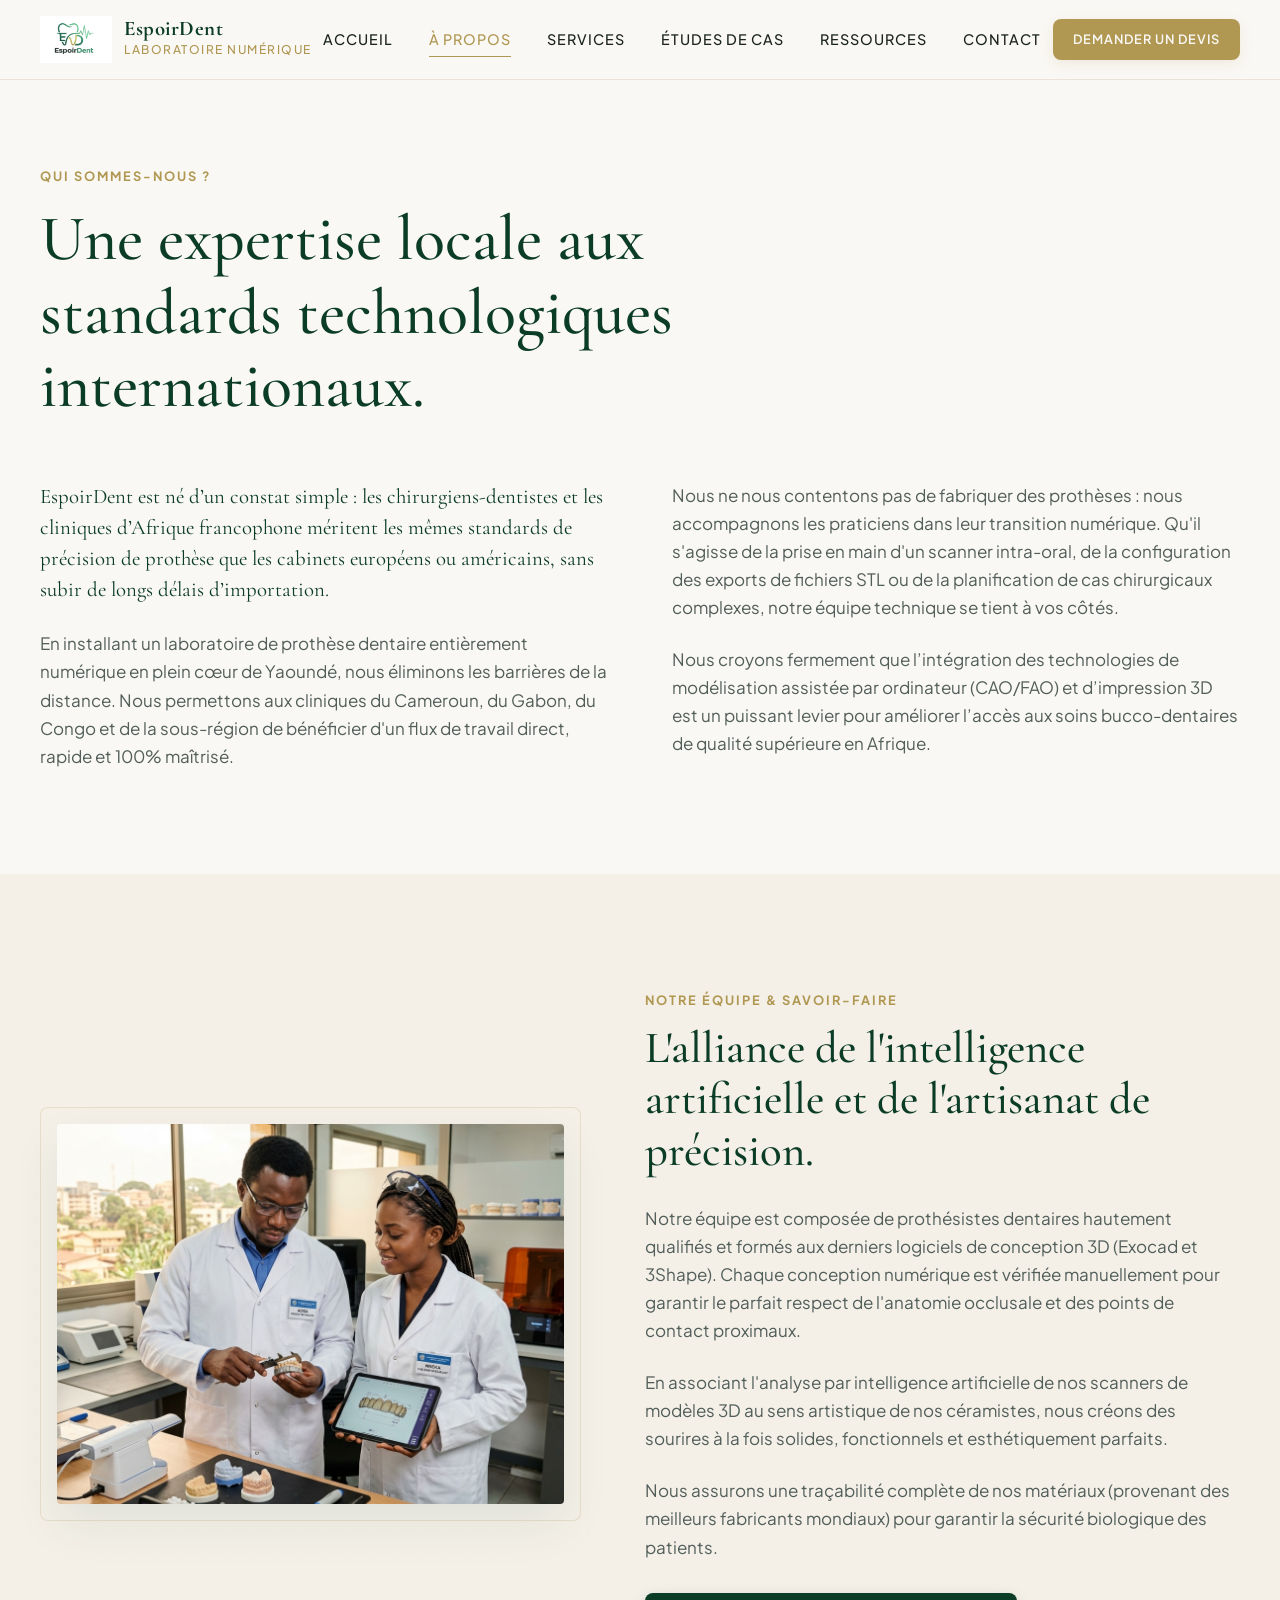
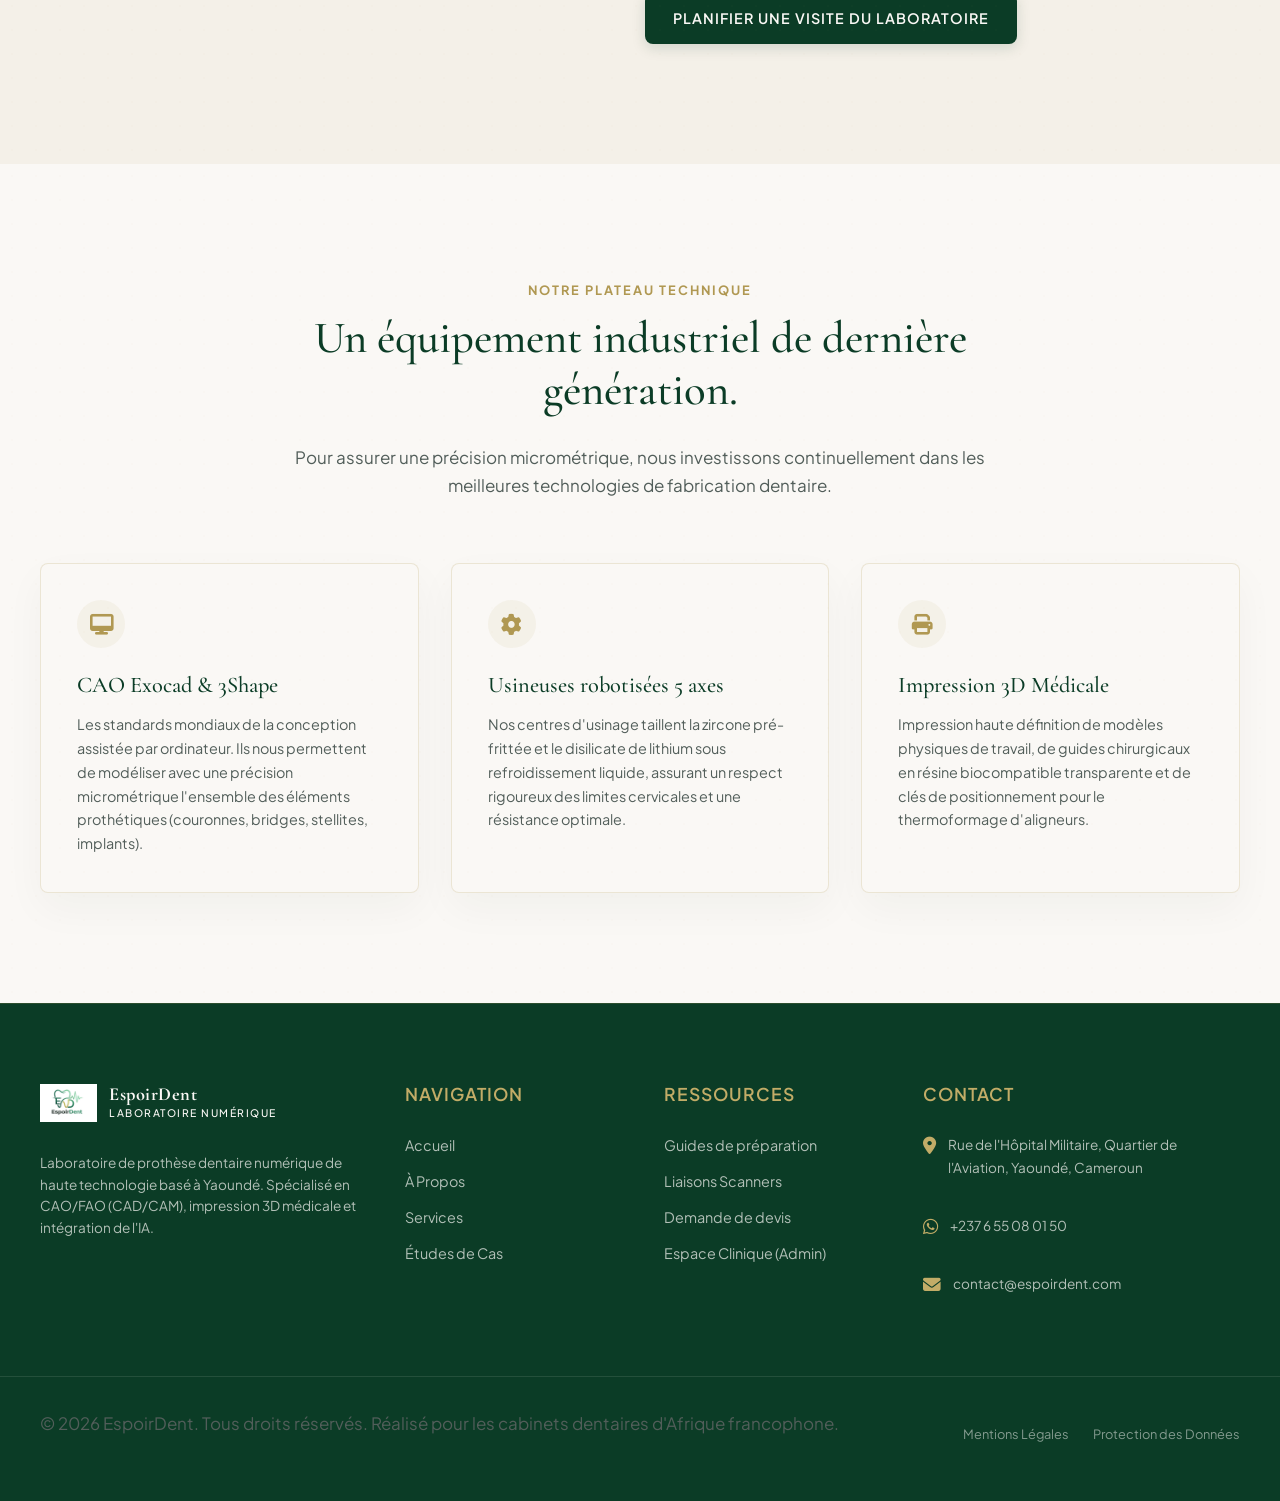
==== about.html @ c858fa8d "Rebuild EspoirDent website into a premium editorial B2B platform with 7 pages, custom assets, local " ====
<!DOCTYPE html>
<html lang="fr">
<head>
    <meta charset="UTF-8">
    <meta name="viewport" content="width=device-width, initial-scale=1.0">
    
    <!-- SEO Meta Tags -->
    <title>À Propos - EspoirDent | Pionnier de la Prothèse Dentaire Numérique au Cameroun</title>
    <meta name="description" content="Découvrez l'histoire et la mission d'EspoirDent à Yaoundé. Nous offrons des technologies CAO/FAO (CAD/CAM) haut de gamme pour les dentistes d'Afrique francophone.">
    <link rel="canonical" href="https://espoirdent.com/about.html">
    
    <!-- Stylesheets -->
    <link rel="stylesheet" href="style.css">
    
    <!-- FontAwesome for Icons -->
    <link rel="stylesheet" href="https://cdnjs.cloudflare.com/ajax/libs/font-awesome/6.4.0/css/all.min.css">
</head>
<body>

    <!-- Header / Navigation (Scroll-Aware) -->
    <header class="app-header" id="app-header">
        <div class="container header-container">
            <a href="index.html" class="brand">
                <img src="assets/espoirdent_logo.jpg" alt="Logo de EspoirDent" class="brand-logo-img">
                <div class="brand-name">
                    <h1>EspoirDent</h1>
                    <span>Laboratoire Numérique</span>
                </div>
            </a>
            
            <nav class="nav-menu" id="nav-menu">
                <a href="index.html" class="nav-link">Accueil</a>
                <a href="about.html" class="nav-link active">À Propos</a>
                <a href="services.html" class="nav-link">Services</a>
                <a href="cases.html" class="nav-link">Études de Cas</a>
                <a href="resources.html" class="nav-link">Ressources</a>
                <a href="contact.html" class="nav-link">Contact</a>
            </nav>
            
            <div class="header-actions">
                <a href="contact.html" class="btn btn-accent btn-sm" style="padding: 10px 20px; font-size: 0.8rem;">Demander un Devis</a>
                <button class="burger-menu" id="burger-menu" aria-label="Ouvrir le menu de navigation">
                    <span class="burger-bar"></span>
                    <span class="burger-bar"></span>
                    <span class="burger-bar"></span>
                </button>
            </div>
        </div>
    </header>

    <!-- Main Content -->
    <main>
        
        <!-- About Hero Section -->
        <section class="about-hero" id="about-hero">
            <div class="section-texture"></div>
            <div class="container">
                <div class="section-header" style="max-width: 800px; margin-bottom: 48px;">
                    <span class="section-tag">Qui sommes-nous ?</span>
                    <h1>Une expertise locale aux standards technologiques internationaux.</h1>
                </div>
                
                <div class="about-intro-grid reveal">
                    <div class="about-intro-text">
                        <p class="lead">EspoirDent est né d’un constat simple : les chirurgiens-dentistes et les cliniques d’Afrique francophone méritent les mêmes standards de précision de prothèse que les cabinets européens ou américains, sans subir de longs délais d’importation.</p>
                        <p>En installant un laboratoire de prothèse dentaire entièrement numérique en plein cœur de Yaoundé, nous éliminons les barrières de la distance. Nous permettons aux cliniques du Cameroun, du Gabon, du Congo et de la sous-région de bénéficier d'un flux de travail direct, rapide et 100% maîtrisé.</p>
                    </div>
                    <div class="about-intro-text">
                        <p>Nous ne nous contentons pas de fabriquer des prothèses : nous accompagnons les praticiens dans leur transition numérique. Qu'il s'agisse de la prise en main d'un scanner intra-oral, de la configuration des exports de fichiers STL ou de la planification de cas chirurgicaux complexes, notre équipe technique se tient à vos côtés.</p>
                        <p>Nous croyons fermement que l’intégration des technologies de modélisation assistée par ordinateur (CAO/FAO) et d’impression 3D est un puissant levier pour améliorer l’accès aux soins bucco-dentaires de qualité supérieure en Afrique.</p>
                    </div>
                </div>
            </div>
        </section>

        <!-- Team & Work Environment Section -->
        <section class="about-team-section section-bg-dark" id="about-team-section">
            <div class="section-texture"></div>
            <div class="container about-team-layout">
                <div class="reveal">
                    <div class="about-team-frame">
                        <img src="assets/about_dental_lab_team.png" alt="Techniciens du laboratoire EspoirDent en train de collaborer sur un modèle 3D" class="about-team-img">
                    </div>
                </div>
                
                <div class="reveal">
                    <span class="section-tag">Notre Équipe & Savoir-faire</span>
                    <h2 style="margin-bottom: 20px;">L'alliance de l'intelligence artificielle et de l'artisanat de précision.</h2>
                    <p>Notre équipe est composée de prothésistes dentaires hautement qualifiés et formés aux derniers logiciels de conception 3D (Exocad et 3Shape). Chaque conception numérique est vérifiée manuellement pour garantir le parfait respect de l'anatomie occlusale et des points de contact proximaux.</p>
                    <p>En associant l'analyse par intelligence artificielle de nos scanners de modèles 3D au sens artistique de nos céramistes, nous créons des sourires à la fois solides, fonctionnels et esthétiquement parfaits.</p>
                    <p style="margin-bottom: 32px;">Nous assurons une traçabilité complète de nos matériaux (provenant des meilleurs fabricants mondiaux) pour garantir la sécurité biologique des patients.</p>
                    <a href="contact.html" class="btn btn-primary">Planifier une visite du laboratoire</a>
                </div>
            </div>
        </section>

        <!-- Technology Stack Grid Section -->
        <section class="tech-section" id="tech-section">
            <div class="section-texture"></div>
            <div class="container">
                <div class="section-header" style="margin: 0 auto 64px auto; text-align: center; max-width: 720px;">
                    <span class="section-tag">Notre plateau technique</span>
                    <h2>Un équipement industriel de dernière génération.</h2>
                    <p>Pour assurer une précision micrométrique, nous investissons continuellement dans les meilleures technologies de fabrication dentaire.</p>
                </div>
                
                <div style="display: grid; grid-template-columns: repeat(3, 1fr); gap: 32px;" class="reveal">
                    <!-- Tech Item 1 -->
                    <div style="background-color: var(--bg-cream); border: 1px solid var(--border-gold); padding: 36px; border-radius: var(--border-radius); box-shadow: var(--shadow-soft);">
                        <div style="width: 48px; height: 48px; border-radius: 50%; background-color: rgba(176, 152, 82, 0.08); display: flex; align-items: center; justify-content: center; color: var(--accent-gold); margin-bottom: 24px; font-size: 1.3rem;">
                            <i class="fa-solid fa-desktop"></i>
                        </div>
                        <h3 style="font-size: 1.4rem; margin-bottom: 12px;">CAO Exocad & 3Shape</h3>
                        <p style="font-size: 0.9rem; margin-bottom: 0;">Les standards mondiaux de la conception assistée par ordinateur. Ils nous permettent de modéliser avec une précision micrométrique l'ensemble des éléments prothétiques (couronnes, bridges, stellites, implants).</p>
                    </div>
                    
                    <!-- Tech Item 2 -->
                    <div style="background-color: var(--bg-cream); border: 1px solid var(--border-gold); padding: 36px; border-radius: var(--border-radius); box-shadow: var(--shadow-soft);">
                        <div style="width: 48px; height: 48px; border-radius: 50%; background-color: rgba(176, 152, 82, 0.08); display: flex; align-items: center; justify-content: center; color: var(--accent-gold); margin-bottom: 24px; font-size: 1.3rem;">
                            <i class="fa-solid fa-gear"></i>
                        </div>
                        <h3 style="font-size: 1.4rem; margin-bottom: 12px;">Usineuses robotisées 5 axes</h3>
                        <p style="font-size: 0.9rem; margin-bottom: 0;">Nos centres d'usinage taillent la zircone pré-frittée et le disilicate de lithium sous refroidissement liquide, assurant un respect rigoureux des limites cervicales et une résistance optimale.</p>
                    </div>
                    
                    <!-- Tech Item 3 -->
                    <div style="background-color: var(--bg-cream); border: 1px solid var(--border-gold); padding: 36px; border-radius: var(--border-radius); box-shadow: var(--shadow-soft);">
                        <div style="width: 48px; height: 48px; border-radius: 50%; background-color: rgba(176, 152, 82, 0.08); display: flex; align-items: center; justify-content: center; color: var(--accent-gold); margin-bottom: 24px; font-size: 1.3rem;">
                            <i class="fa-solid fa-print"></i>
                        </div>
                        <h3 style="font-size: 1.4rem; margin-bottom: 12px;">Impression 3D Médicale</h3>
                        <p style="font-size: 0.9rem; margin-bottom: 0;">Impression haute définition de modèles physiques de travail, de guides chirurgicaux en résine biocompatible transparente et de clés de positionnement pour le thermoformage d'aligneurs.</p>
                    </div>
                </div>
            </div>
        </section>

    </main>

    <!-- Footer -->
    <footer class="app-footer">
        <div class="container footer-grid">
            <div class="footer-col">
                <a href="index.html" class="brand">
                    <img src="assets/espoirdent_logo.jpg" alt="Logo de EspoirDent" style="height: 38px;">
                    <div class="brand-name">
                        <h1 style="font-size: 1.15rem; color: var(--bg-cream);">EspoirDent</h1>
                        <span style="font-size: 0.65rem;">Laboratoire Numérique</span>
                    </div>
                </a>
                <p class="footer-about-text">Laboratoire de prothèse dentaire numérique de haute technologie basé à Yaoundé. Spécialisé en CAO/FAO (CAD/CAM), impression 3D médicale et intégration de l'IA.</p>
            </div>
            
            <div class="footer-col">
                <h4>Navigation</h4>
                <ul class="footer-links">
                    <li><a href="index.html">Accueil</a></li>
                    <li><a href="about.html">À Propos</a></li>
                    <li><a href="services.html">Services</a></li>
                    <li><a href="cases.html">Études de Cas</a></li>
                </ul>
            </div>
            
            <div class="footer-col">
                <h4>Ressources</h4>
                <ul class="footer-links">
                    <li><a href="resources.html">Guides de préparation</a></li>
                    <li><a href="resources.html#scanners">Liaisons Scanners</a></li>
                    <li><a href="contact.html">Demande de devis</a></li>
                    <li><a href="admin.html">Espace Clinique (Admin)</a></li>
                </ul>
            </div>
            
            <div class="footer-col">
                <h4>Contact</h4>
                <div class="footer-contact-item">
                    <i class="fa-solid fa-location-dot"></i>
                    <span>Rue de l'Hôpital Militaire, Quartier de l'Aviation, Yaoundé, Cameroun</span>
                </div>
                <div class="footer-contact-item">
                    <i class="fa-brands fa-whatsapp"></i>
                    <span>+237 6 55 08 01 50</span>
                </div>
                <div class="footer-contact-item">
                    <i class="fa-solid fa-envelope"></i>
                    <span>contact@espoirdent.com</span>
                </div>
            </div>
        </div>
        
        <div class="container footer-bottom">
            <p>&copy; 2026 EspoirDent. Tous droits réservés. Réalisé pour les cabinets dentaires d'Afrique francophone.</p>
            <div class="footer-bottom-links">
                <a href="#">Mentions Légales</a>
                <a href="#">Protection des Données</a>
            </div>
        </div>
    </footer>

    <!-- App JS -->
    <script src="app.js"></script>
</body>
</html>
---- style.css ----
/* ==========================================================================
   EspoirDent Design System - Editorial Premium Style
   ========================================================================== */

@import url('https://fonts.googleapis.com/css2?family=Cormorant+Garamond:ital,wght@0,300;0,400;0,500;0,600;0,700;1,400;1,500&family=Plus+Jakarta+Sans:wght@300;400;500;600;700&display=swap');

:root {
    /* Color Palette */
    --bg-cream: #FAF8F5;
    --bg-cream-dark: #F4F0E8;
    --primary-green: #0B3C26;
    --primary-green-light: #135835;
    --accent-gold: #B09852;
    --accent-gold-light: #C2AC67;
    --text-dark: #1C2421;
    --text-muted: #525E5A;
    --border-gold: rgba(176, 152, 82, 0.2);
    --border-gold-strong: rgba(176, 152, 82, 0.4);
    --shadow-soft: 0 16px 40px rgba(11, 60, 38, 0.04);
    --shadow-medium: 0 20px 48px rgba(11, 60, 38, 0.08);
    --shadow-premium: 0 30px 60px rgba(28, 36, 33, 0.05);

    /* Fonts */
    --font-serif: 'Cormorant Garamond', Georgia, serif;
    --font-sans: 'Plus Jakarta Sans', system-ui, -apple-system, sans-serif;
    
    /* Spacing */
    --section-padding-desktop: 110px;
    --section-padding-mobile: 64px;
    --border-radius: 8px;
    --transition: all 0.4s cubic-bezier(0.16, 1, 0.3, 1);
}

/* ==========================================================================
   Base & Resets
   ========================================================================== */

* {
    margin: 0;
    padding: 0;
    box-sizing: border-box;
    -webkit-font-smoothing: antialiased;
    -moz-osx-font-smoothing: grayscale;
}

body {
    background-color: var(--bg-cream);
    color: var(--text-dark);
    font-family: var(--font-sans);
    font-size: 17px;
    line-height: 1.65;
    overflow-x: hidden;
}

h1, h2, h3, h4, h5, h6 {
    font-family: var(--font-serif);
    font-weight: 500;
    line-height: 1.15;
    color: var(--primary-green);
}

/* Line height safety margin to prevent clipped descenders/ascenders */
h1 {
    font-size: clamp(2.5rem, 5vw, 4.2rem);
    padding-bottom: 0.15em;
    padding-top: 0.05em;
}

h2 {
    font-size: clamp(2rem, 3.5vw, 2.8rem);
    padding-bottom: 0.15em;
}

h3 {
    font-size: clamp(1.5rem, 2.2vw, 2rem);
    padding-bottom: 0.15em;
}

p {
    font-size: 17px;
    line-height: 1.65;
    color: var(--text-muted);
    max-width: 72ch;
    margin-bottom: 1.5rem;
}

a {
    color: inherit;
    text-decoration: none;
    transition: var(--transition);
}

img {
    max-width: 100%;
    height: auto;
    display: block;
}

button {
    font-family: var(--font-sans);
    cursor: pointer;
    border: none;
    outline: none;
    background: none;
    transition: var(--transition);
}

/* Common Layout Container */
.container {
    width: 100%;
    max-width: 1280px;
    margin: 0 auto;
    padding: 0 40px;
}

@media (max-width: 768px) {
    .container {
        padding: 0 24px;
    }
}

/* ==========================================================================
   Header & Navigation (Scroll-Aware)
   ========================================================================== */

.app-header {
    width: 100%;
    height: 80px;
    background-color: rgba(250, 248, 245, 0.95);
    border-bottom: 1px solid var(--border-gold);
    position: fixed;
    top: 0;
    left: 0;
    z-index: 1000;
    transition: transform 0.4s ease, background-color 0.4s ease;
}

/* Scroll-aware hide-on-scroll-down, show-on-scroll-up styling */
.app-header.header-hidden {
    transform: translateY(-100%);
}

.app-header.header-scrolled {
    box-shadow: var(--shadow-soft);
    height: 72px;
}

.header-container {
    height: 100%;
    display: flex;
    justify-content: space-between;
    align-items: center;
}

.brand {
    display: flex;
    align-items: center;
    gap: 12px;
}

.brand-logo-img {
    height: 48px;
    width: auto;
    object-fit: contain;
    transition: var(--transition);
}

.app-header.header-scrolled .brand-logo-img {
    height: 42px;
}

.brand-name {
    display: flex;
    flex-direction: column;
}

.brand-name h1 {
    font-size: 1.3rem;
    font-weight: 700;
    font-family: var(--font-serif);
    line-height: 1;
    padding: 0;
    color: var(--primary-green);
    letter-spacing: 0.5px;
}

.brand-name span {
    font-size: 0.75rem;
    font-weight: 500;
    letter-spacing: 1.5px;
    text-transform: uppercase;
    color: var(--accent-gold);
}

.nav-menu {
    display: flex;
    align-items: center;
    gap: 36px;
}

.nav-link {
    font-size: 0.9rem;
    font-weight: 500;
    color: var(--text-dark);
    text-transform: uppercase;
    letter-spacing: 1px;
    position: relative;
    padding: 6px 0;
}

.nav-link::after {
    content: '';
    position: absolute;
    bottom: 0;
    left: 0;
    width: 0;
    height: 1px;
    background-color: var(--accent-gold);
    transition: var(--transition);
}

.nav-link:hover {
    color: var(--accent-gold);
}

.nav-link:hover::after,
.nav-link.active::after {
    width: 100%;
}

.nav-link.active {
    color: var(--accent-gold);
}

.header-actions {
    display: flex;
    align-items: center;
    gap: 16px;
}

/* Burger Mobile Menu */
.burger-menu {
    display: none;
    flex-direction: column;
    gap: 6px;
    width: 24px;
    z-index: 1010;
}

.burger-bar {
    width: 100%;
    height: 2px;
    background-color: var(--primary-green);
    transition: var(--transition);
}

/* Mobile Nav Styles */
@media (max-width: 1024px) {
    .burger-menu {
        display: flex;
    }
    
    .nav-menu {
        position: fixed;
        top: 0;
        right: -100%;
        width: 80%;
        max-width: 380px;
        height: 100vh;
        background-color: var(--bg-cream-dark);
        border-left: 1px solid var(--border-gold);
        flex-direction: column;
        justify-content: center;
        align-items: flex-start;
        padding: 80px 48px;
        gap: 32px;
        z-index: 1005;
        transition: var(--transition);
        box-shadow: var(--shadow-medium);
    }
    
    .nav-menu.open {
        right: 0;
    }
    
    .burger-menu.open .burger-bar:nth-child(1) {
        transform: translateY(8px) rotate(45deg);
    }
    
    .burger-menu.open .burger-bar:nth-child(2) {
        opacity: 0;
    }
    
    .burger-menu.open .burger-bar:nth-child(3) {
        transform: translateY(-8px) rotate(-45deg);
    }
}

/* ==========================================================================
   Buttons & Interactive Elements
   ========================================================================== */

.btn {
    display: inline-flex;
    align-items: center;
    justify-content: center;
    gap: 10px;
    padding: 14px 28px;
    font-size: 0.9rem;
    font-weight: 600;
    text-transform: uppercase;
    letter-spacing: 1px;
    border-radius: var(--border-radius);
    white-space: nowrap;
    transition: var(--transition);
}

.btn-primary {
    background-color: var(--primary-green);
    color: var(--bg-cream);
    box-shadow: 0 4px 14px rgba(11, 60, 38, 0.15);
}

.btn-primary:hover {
    background-color: var(--primary-green-light);
    transform: translateY(-2px);
    box-shadow: 0 6px 20px rgba(11, 60, 38, 0.25);
}

.btn-secondary {
    border: 1px solid var(--primary-green);
    color: var(--primary-green);
}

.btn-secondary:hover {
    background-color: rgba(11, 60, 38, 0.05);
    transform: translateY(-2px);
}

.btn-accent {
    background-color: var(--accent-gold);
    color: var(--bg-cream);
    box-shadow: 0 4px 14px rgba(176, 152, 82, 0.15);
}

.btn-accent:hover {
    background-color: var(--accent-gold-light);
    transform: translateY(-2px);
    box-shadow: 0 6px 20px rgba(176, 152, 82, 0.25);
}

/* Custom Link Action Indicator */
.text-link {
    display: inline-flex;
    align-items: center;
    gap: 6px;
    font-size: 0.95rem;
    font-weight: 600;
    color: var(--accent-gold);
    text-transform: uppercase;
    letter-spacing: 1px;
}

.text-link i {
    transition: var(--transition);
}

.text-link:hover {
    color: var(--accent-gold-light);
}

.text-link:hover i {
    transform: translateX(4px);
}

/* ==========================================================================
   Section & Structure Utilities
   ========================================================================== */

section {
    padding: var(--section-padding-desktop) 0;
    position: relative;
}

@media (max-width: 768px) {
    section {
        padding: var(--section-padding-mobile) 0;
    }
}

.section-bg-dark {
    background-color: var(--bg-cream-dark);
}

/* Noise & Depth Overlay texture on sections */
.section-texture {
    position: absolute;
    top: 0;
    left: 0;
    width: 100%;
    height: 100%;
    opacity: 0.02;
    background-image: radial-gradient(var(--accent-gold) 1px, transparent 0);
    background-size: 24px 24px;
    pointer-events: none;
    z-index: 1;
}

.section-header {
    max-width: 680px;
    margin-bottom: 64px;
    position: relative;
    z-index: 2;
}

.section-tag {
    font-size: 0.8rem;
    font-weight: 700;
    text-transform: uppercase;
    letter-spacing: 2px;
    color: var(--accent-gold);
    margin-bottom: 12px;
    display: inline-block;
}

.section-header h2 {
    margin-bottom: 20px;
}

/* ==========================================================================
   Hero Section (Accueil / Home)
   ========================================================================== */

.hero-section {
    padding-top: 180px;
    padding-bottom: var(--section-padding-desktop);
    background-color: var(--bg-cream);
    position: relative;
    overflow: hidden;
}

.hero-layout {
    display: grid;
    grid-template-columns: 1.1fr 0.9fr;
    gap: 48px;
    align-items: center;
}

.hero-content {
    position: relative;
    z-index: 3;
}

.hero-content h1 {
    font-size: clamp(2.5rem, 4vw, 3.8rem);
    line-height: 1.1;
    margin-bottom: 24px;
}

.hero-content .subtitle {
    font-size: 1.15rem;
    line-height: 1.6;
    margin-bottom: 36px;
    color: var(--text-muted);
}

.hero-actions {
    display: flex;
    align-items: center;
    gap: 16px;
    margin-bottom: 40px;
}

.hero-compatibility {
    display: flex;
    align-items: center;
    gap: 8px;
    font-size: 0.85rem;
    color: var(--text-muted);
    border-top: 1px solid var(--border-gold);
    padding-top: 24px;
}

.hero-compatibility i {
    color: var(--accent-gold);
    font-size: 1rem;
}

/* Photographic Hero Visual Scene Container */
.hero-scene-wrapper {
    position: relative;
    z-index: 2;
    padding: 16px;
}

.hero-frame {
    border: 1px solid var(--border-gold);
    background-color: var(--bg-cream-dark);
    padding: 16px;
    border-radius: var(--border-radius);
    box-shadow: var(--shadow-medium);
    position: relative;
}

.hero-image {
    width: 100%;
    aspect-ratio: 4/3;
    object-fit: cover;
    border-radius: calc(var(--border-radius) - 4px);
    box-shadow: var(--shadow-premium);
}

.hero-floating-card {
    position: absolute;
    bottom: -20px;
    left: -20px;
    background-color: var(--primary-green);
    color: var(--bg-cream);
    padding: 20px 24px;
    border-radius: var(--border-radius);
    box-shadow: var(--shadow-medium);
    display: flex;
    align-items: center;
    gap: 16px;
    z-index: 4;
    border: 1px solid rgba(250, 248, 245, 0.1);
}

.hero-floating-card i {
    font-size: 2.2rem;
    color: var(--accent-gold);
}

.floating-card-text span {
    display: block;
}

.floating-card-text .title {
    font-size: 1.1rem;
    font-family: var(--font-serif);
    font-weight: 500;
}

.floating-card-text .desc {
    font-size: 0.75rem;
    color: rgba(250, 248, 245, 0.7);
    text-transform: uppercase;
    letter-spacing: 1px;
}

@media (max-width: 1024px) {
    .hero-layout {
        grid-template-columns: 1fr;
        gap: 64px;
    }
    
    .hero-scene-wrapper {
        max-width: 600px;
        margin: 0 auto;
    }
}

@media (max-width: 768px) {
    .hero-section {
        padding-top: 120px;
        padding-bottom: var(--section-padding-mobile);
    }
    
    .hero-actions {
        flex-direction: column;
        align-items: stretch;
    }
    
    .hero-floating-card {
        left: 20px;
        bottom: -30px;
    }
}

/* ==========================================================================
   Trust Banner (Horizontal Logo Marquee)
   ========================================================================== */

.trust-banner {
    background-color: var(--bg-cream-dark);
    padding: 40px 0;
    border-top: 1px solid var(--border-gold);
    border-bottom: 1px solid var(--border-gold);
    overflow: hidden;
}

.trust-wrapper {
    display: flex;
    flex-direction: column;
    align-items: center;
    gap: 20px;
}

.trust-title {
    font-size: 0.75rem;
    font-weight: 700;
    text-transform: uppercase;
    letter-spacing: 2px;
    color: var(--accent-gold);
}

.marquee-container {
    width: 100%;
    overflow: hidden;
    white-space: nowrap;
    position: relative;
}

.marquee-content {
    display: inline-flex;
    align-items: center;
    gap: 72px;
    animation: marquee 30s linear infinite;
}

.marquee-item {
    display: flex;
    align-items: center;
    gap: 10px;
    font-family: var(--font-serif);
    font-size: 1.25rem;
    font-weight: 600;
    color: var(--text-muted);
    opacity: 0.65;
    transition: var(--transition);
}

.marquee-item:hover {
    opacity: 1;
    color: var(--primary-green);
}

.marquee-item i {
    font-size: 1.5rem;
    color: var(--accent-gold);
}

/* ==========================================================================
   Bento Grid & Service Cards
   ========================================================================== */

.bento-grid {
    display: grid;
    grid-template-columns: repeat(4, 1fr);
    gap: 28px;
}

.bento-card {
    background-color: var(--bg-cream);
    border: 1px solid var(--border-gold);
    border-radius: var(--border-radius);
    padding: 36px;
    box-shadow: var(--shadow-soft);
    display: flex;
    flex-direction: column;
    justify-content: space-between;
    min-height: 280px;
    transition: var(--transition);
}

.bento-card:hover {
    transform: translateY(-6px);
    box-shadow: var(--shadow-medium);
    border-color: var(--accent-gold);
}

/* Grid layout variations for Bento Grid */
.bento-card.col-2 {
    grid-column: span 2;
}

.bento-card.row-2 {
    grid-row: span 2;
}

.bento-card-top {
    margin-bottom: 24px;
}

.bento-icon-wrapper {
    width: 48px;
    height: 48px;
    border-radius: 50%;
    background-color: rgba(176, 152, 82, 0.08);
    display: flex;
    align-items: center;
    justify-content: center;
    margin-bottom: 24px;
    color: var(--accent-gold);
    font-size: 1.3rem;
}

.bento-card h3 {
    margin-bottom: 12px;
    font-size: 1.6rem;
}

.bento-card p {
    font-size: 0.95rem;
    color: var(--text-muted);
    line-height: 1.6;
    margin-bottom: 0;
}

.bento-card-bottom {
    margin-top: 32px;
}

@media (max-width: 1024px) {
    .bento-grid {
        grid-template-columns: repeat(2, 1fr);
    }
    
    .bento-card.col-2 {
        grid-column: span 2;
    }
}

@media (max-width: 640px) {
    .bento-grid {
        grid-template-columns: 1fr;
    }
    
    .bento-card.col-2 {
        grid-column: span 1;
    }
}

/* ==========================================================================
   Stats Section (Design Moment)
   ========================================================================== */

.stats-section {
    background-color: var(--primary-green);
    color: var(--bg-cream);
    overflow: hidden;
}

.stats-section .section-tag {
    color: var(--accent-gold-light);
}

.stats-section h2 {
    color: var(--bg-cream);
}

.stats-layout {
    display: grid;
    grid-template-columns: 0.95fr 1.05fr;
    gap: 64px;
    align-items: center;
}

.stats-grid {
    display: grid;
    grid-template-columns: repeat(2, 1fr);
    gap: 32px;
}

.stat-item {
    border-left: 1px solid rgba(176, 152, 82, 0.3);
    padding-left: 24px;
}

.stat-number {
    font-family: var(--font-serif);
    font-size: clamp(3rem, 5vw, 4.5rem);
    font-weight: 700;
    line-height: 1;
    color: var(--accent-gold);
    margin-bottom: 10px;
}

.stat-label {
    font-size: 1rem;
    font-weight: 600;
    color: var(--bg-cream);
    margin-bottom: 8px;
}

.stat-desc {
    font-size: 0.85rem;
    color: rgba(250, 248, 245, 0.7);
    line-height: 1.5;
}

.stats-graphic {
    position: relative;
    padding: 30px;
}

.stats-frame {
    border: 1px solid rgba(250, 248, 245, 0.15);
    padding: 16px;
    border-radius: var(--border-radius);
    background-color: rgba(250, 248, 245, 0.05);
}

.stats-img {
    border-radius: calc(var(--border-radius) - 4px);
    width: 100%;
    aspect-ratio: 16/10;
    object-fit: cover;
    filter: brightness(0.9);
}

@media (max-width: 992px) {
    .stats-layout {
        grid-template-columns: 1fr;
        gap: 56px;
    }
}

@media (max-width: 640px) {
    .stats-grid {
        grid-template-columns: 1fr;
    }
}

/* ==========================================================================
   FAQ Section (Accordion)
   ========================================================================== */

.faq-layout {
    display: grid;
    grid-template-columns: 0.8fr 1.2fr;
    gap: 64px;
}

.faq-intro {
    position: sticky;
    top: 120px;
    height: fit-content;
}

.faq-list {
    display: flex;
    flex-direction: column;
    gap: 16px;
}

.faq-item {
    background-color: var(--bg-cream);
    border: 1px solid var(--border-gold);
    border-radius: var(--border-radius);
    overflow: hidden;
    transition: var(--transition);
}

.faq-item:hover,
.faq-item.active {
    border-color: var(--accent-gold);
    box-shadow: var(--shadow-soft);
}

.faq-trigger {
    width: 100%;
    padding: 24px 32px;
    display: flex;
    justify-content: space-between;
    align-items: center;
    text-align: left;
    gap: 20px;
}

.faq-question {
    font-family: var(--font-serif);
    font-size: 1.3rem;
    font-weight: 500;
    color: var(--primary-green);
    line-height: 1.3;
}

.faq-icon-box {
    flex-shrink: 0;
    width: 24px;
    height: 24px;
    display: flex;
    align-items: center;
    justify-content: center;
    color: var(--accent-gold);
    transition: var(--transition);
}

.faq-item.active .faq-icon-box {
    transform: rotate(45deg);
}

.faq-content {
    max-height: 0;
    overflow: hidden;
    transition: max-height 0.4s cubic-bezier(0.16, 1, 0.3, 1);
}

.faq-content-inner {
    padding: 0 32px 28px 32px;
}

.faq-content p {
    font-size: 0.95rem;
    color: var(--text-muted);
    margin-bottom: 0;
    line-height: 1.6;
}

@media (max-width: 992px) {
    .faq-layout {
        grid-template-columns: 1fr;
        gap: 48px;
    }
    
    .faq-intro {
        position: static;
    }
}

/* ==========================================================================
   Page : À Propos (About)
   ========================================================================== */

.about-hero {
    padding-top: 160px;
    padding-bottom: 80px;
}

.about-intro-grid {
    display: grid;
    grid-template-columns: 1fr 1fr;
    gap: 64px;
    align-items: flex-start;
}

.about-intro-text .lead {
    font-size: 1.3rem;
    line-height: 1.5;
    font-family: var(--font-serif);
    color: var(--primary-green);
    margin-bottom: 24px;
}

.about-team-section {
    padding-bottom: 120px;
}

.about-team-layout {
    display: grid;
    grid-template-columns: 1fr 1.1fr;
    gap: 64px;
    align-items: center;
}

.about-team-frame {
    border: 1px solid var(--border-gold);
    padding: 16px;
    border-radius: var(--border-radius);
    background-color: var(--bg-cream-dark);
}

.about-team-img {
    width: 100%;
    aspect-ratio: 4/3;
    object-fit: cover;
    border-radius: calc(var(--border-radius) - 4px);
    box-shadow: var(--shadow-medium);
}

@media (max-width: 992px) {
    .about-intro-grid,
    .about-team-layout {
        grid-template-columns: 1fr;
        gap: 48px;
    }
}

/* ==========================================================================
   Page : Services (Details)
   ========================================================================== */

.service-hero {
    padding-top: 160px;
    padding-bottom: 80px;
}

.services-detail-list {
    display: flex;
    flex-direction: column;
    gap: 96px;
}

.service-detail-row {
    display: grid;
    grid-template-columns: 1fr 1fr;
    gap: 64px;
    align-items: center;
}

.service-detail-row.reverse {
    direction: rtl;
}

.service-detail-row.reverse .service-detail-content {
    direction: ltr;
}

.service-detail-content h3 {
    font-size: 2.2rem;
    margin-bottom: 16px;
}

.service-features-list {
    list-style: none;
    margin-top: 24px;
}

.service-features-list li {
    display: flex;
    align-items: flex-start;
    gap: 12px;
    font-size: 0.95rem;
    color: var(--text-muted);
    margin-bottom: 12px;
}

.service-features-list li i {
    color: var(--accent-gold);
    margin-top: 5px;
}

.service-detail-visual {
    border: 1px solid var(--border-gold);
    padding: 16px;
    border-radius: var(--border-radius);
    background-color: var(--bg-cream-dark);
}

.service-detail-visual img {
    border-radius: calc(var(--border-radius) - 4px);
    width: 100%;
    aspect-ratio: 4/3;
    object-fit: cover;
}

@media (max-width: 992px) {
    .service-detail-row {
        grid-template-columns: 1fr;
        gap: 48px;
    }
    
    .service-detail-row.reverse {
        direction: ltr;
    }
}

/* ==========================================================================
   Page : Études de Cas (Case Studies)
   ========================================================================== */

.cases-hero {
    padding-top: 160px;
    padding-bottom: 60px;
}

.filter-chips {
    display: flex;
    justify-content: center;
    gap: 12px;
    margin-bottom: 56px;
    flex-wrap: wrap;
}

.chip {
    padding: 10px 20px;
    font-size: 0.85rem;
    font-weight: 600;
    text-transform: uppercase;
    letter-spacing: 1px;
    border: 1px solid var(--border-gold);
    border-radius: 40px;
    color: var(--text-muted);
}

.chip.active,
.chip:hover {
    background-color: var(--primary-green);
    color: var(--bg-cream);
    border-color: var(--primary-green);
}

.cases-grid {
    display: grid;
    grid-template-columns: repeat(3, 1fr);
    gap: 32px;
}

.case-card {
    background-color: var(--bg-cream);
    border: 1px solid var(--border-gold);
    border-radius: var(--border-radius);
    overflow: hidden;
    box-shadow: var(--shadow-soft);
    display: flex;
    flex-direction: column;
    transition: var(--transition);
}

.case-card:hover {
    transform: translateY(-6px);
    box-shadow: var(--shadow-medium);
    border-color: var(--accent-gold);
}

.case-image-wrapper {
    position: relative;
    width: 100%;
    aspect-ratio: 16/11;
    overflow: hidden;
}

.case-card-img {
    width: 100%;
    height: 100%;
    object-fit: cover;
    transition: var(--transition);
}

.case-card:hover .case-card-img {
    transform: scale(1.04);
}

.case-card-tag {
    position: absolute;
    top: 16px;
    left: 16px;
    background-color: rgba(250, 248, 245, 0.95);
    border: 1px solid var(--accent-gold);
    color: var(--primary-green);
    padding: 6px 12px;
    font-size: 0.75rem;
    font-weight: 700;
    text-transform: uppercase;
    letter-spacing: 1.5px;
    border-radius: 40px;
}

.case-card-content {
    padding: 28px;
    display: flex;
    flex-direction: column;
    flex-grow: 1;
}

.case-card-title {
    font-family: var(--font-serif);
    font-size: 1.45rem;
    font-weight: 500;
    line-height: 1.25;
    margin-bottom: 12px;
    color: var(--primary-green);
}

.case-card-desc {
    font-size: 0.9rem;
    color: var(--text-muted);
    line-height: 1.6;
    margin-bottom: 20px;
    flex-grow: 1;
}

.case-card-footer {
    border-top: 1px solid var(--border-gold);
    padding-top: 16px;
    display: flex;
    justify-content: space-between;
    align-items: center;
    font-size: 0.8rem;
    font-weight: 600;
    text-transform: uppercase;
    color: var(--accent-gold);
}

@media (max-width: 1024px) {
    .cases-grid {
        grid-template-columns: repeat(2, 1fr);
    }
}

@media (max-width: 640px) {
    .cases-grid {
        grid-template-columns: 1fr;
    }
}

/* ==========================================================================
   Page : Ressources (Resources)
   ========================================================================== */

.resources-hero {
    padding-top: 160px;
    padding-bottom: 80px;
}

.resources-grid {
    display: grid;
    grid-template-columns: repeat(3, 1fr);
    gap: 32px;
}

.resource-card {
    background-color: var(--bg-cream);
    border: 1px solid var(--border-gold);
    border-radius: var(--border-radius);
    padding: 36px;
    box-shadow: var(--shadow-soft);
    display: flex;
    flex-direction: column;
    justify-content: space-between;
    transition: var(--transition);
}

.resource-card:hover {
    transform: translateY(-6px);
    box-shadow: var(--shadow-medium);
    border-color: var(--accent-gold);
}

.resource-card-top {
    margin-bottom: 32px;
}

.resource-card h3 {
    margin-bottom: 12px;
    font-size: 1.5rem;
}

.resource-card p {
    font-size: 0.9rem;
    color: var(--text-muted);
    line-height: 1.6;
    margin-bottom: 0;
}

.resource-card-action {
    display: flex;
    align-items: center;
    gap: 8px;
    font-size: 0.85rem;
    font-weight: 700;
    text-transform: uppercase;
    letter-spacing: 1px;
    color: var(--accent-gold);
    border-top: 1px solid var(--border-gold);
    padding-top: 20px;
    margin-top: 20px;
}

.resource-card-action i {
    font-size: 1rem;
}

@media (max-width: 992px) {
    .resources-grid {
        grid-template-columns: repeat(2, 1fr);
    }
}

@media (max-width: 640px) {
    .resources-grid {
        grid-template-columns: 1fr;
    }
}

/* ==========================================================================
   Page : Contact & Form Submission (B2B Details)
   ========================================================================== */

.contact-hero {
    padding-top: 160px;
    padding-bottom: 60px;
}

.contact-layout {
    display: grid;
    grid-template-columns: 0.9fr 1.1fr;
    gap: 64px;
}

.contact-info-panel {
    display: flex;
    flex-direction: column;
    gap: 40px;
}

.contact-info-block h3 {
    font-size: 1.8rem;
    margin-bottom: 16px;
}

.contact-info-list {
    list-style: none;
}

.contact-info-list li {
    display: flex;
    align-items: flex-start;
    gap: 16px;
    margin-bottom: 24px;
}

.contact-info-list li i {
    font-size: 1.25rem;
    color: var(--accent-gold);
    margin-top: 4px;
}

.contact-info-list li strong {
    display: block;
    font-size: 0.95rem;
    color: var(--text-dark);
    margin-bottom: 4px;
}

.contact-info-list li span {
    font-size: 0.9rem;
    color: var(--text-muted);
}

.contact-form-panel {
    background-color: var(--bg-cream);
    border: 1px solid var(--border-gold);
    border-radius: var(--border-radius);
    padding: 48px;
    box-shadow: var(--shadow-medium);
}

.contact-form {
    display: flex;
    flex-direction: column;
    gap: 24px;
}

.form-row {
    display: grid;
    grid-template-columns: 1fr 1fr;
    gap: 20px;
}

.form-row.single-col {
    grid-template-columns: 1fr;
}

.form-group {
    display: flex;
    flex-direction: column;
    gap: 8px;
}

.form-group label {
    font-size: 0.85rem;
    font-weight: 600;
    text-transform: uppercase;
    letter-spacing: 1px;
    color: var(--primary-green);
}

.form-group input,
.form-group select,
.form-group textarea {
    width: 100%;
    padding: 12px 16px;
    background-color: var(--bg-cream-dark);
    border: 1px solid var(--border-gold);
    border-radius: var(--border-radius);
    font-family: var(--font-sans);
    font-size: 0.95rem;
    color: var(--text-dark);
    transition: var(--transition);
}

.form-group input:focus,
.form-group select:focus,
.form-group textarea:focus {
    border-color: var(--accent-gold);
    outline: none;
    background-color: var(--bg-cream);
}

/* File Upload Dropzone styling */
.file-dropzone {
    border: 2px dashed var(--border-gold-strong);
    border-radius: var(--border-radius);
    padding: 24px;
    text-align: center;
    background-color: rgba(176, 152, 82, 0.03);
    cursor: pointer;
    transition: var(--transition);
    position: relative;
}

.file-dropzone:hover,
.file-dropzone.dragover {
    border-color: var(--accent-gold);
    background-color: rgba(176, 152, 82, 0.08);
}

.dropzone-prompt {
    display: flex;
    flex-direction: column;
    align-items: center;
    gap: 12px;
}

.dropzone-prompt i {
    font-size: 2rem;
    color: var(--accent-gold);
}

.dropzone-prompt span {
    font-size: 0.9rem;
    font-weight: 600;
    color: var(--text-dark);
}

.dropzone-prompt .file-specs {
    font-size: 0.75rem;
    color: var(--text-muted);
    font-weight: 400;
}

.dropzone-preview {
    display: flex;
    flex-direction: column;
    align-items: center;
    gap: 12px;
}

.dropzone-preview i {
    font-size: 3rem;
    color: var(--primary-green);
}

.preview-actions {
    display: flex;
    align-items: center;
    gap: 16px;
}

.preview-actions span {
    font-size: 0.9rem;
    font-weight: 600;
    max-width: 200px;
    overflow: hidden;
    text-overflow: ellipsis;
    white-space: nowrap;
}

.remove-file-btn {
    color: #b91c1c;
    font-size: 1.1rem;
}

.remove-file-btn:hover {
    transform: scale(1.1);
}

/* Simulated upload progress bar */
.upload-progress-bar {
    width: 100%;
    height: 4px;
    background-color: var(--bg-cream-dark);
    border-radius: 2px;
    margin-top: 8px;
    overflow: hidden;
    display: none;
}

.upload-progress {
    height: 100%;
    width: 0;
    background-color: var(--accent-gold);
    transition: width 0.3s ease;
}

@media (max-width: 992px) {
    .contact-layout {
        grid-template-columns: 1fr;
        gap: 56px;
    }
}

@media (max-width: 640px) {
    .form-row {
        grid-template-columns: 1fr;
    }
    
    .contact-form-panel {
        padding: 32px 24px;
    }
}

/* ==========================================================================
   Page : Administration/Dashboard (De Devis)
   ========================================================================== */

.admin-section {
    padding-top: 160px;
    padding-bottom: 100px;
}

.admin-header-row {
    display: flex;
    justify-content: space-between;
    align-items: center;
    margin-bottom: 40px;
    flex-wrap: wrap;
    gap: 20px;
}

.admin-table-wrapper {
    background-color: var(--bg-cream);
    border: 1px solid var(--border-gold);
    border-radius: var(--border-radius);
    box-shadow: var(--shadow-medium);
    overflow-x: auto;
}

.admin-table {
    width: 100%;
    border-collapse: collapse;
    text-align: left;
    font-size: 0.95rem;
}

.admin-table th {
    background-color: var(--bg-cream-dark);
    color: var(--primary-green);
    padding: 16px 24px;
    font-weight: 600;
    font-size: 0.8rem;
    text-transform: uppercase;
    letter-spacing: 1px;
    border-bottom: 1px solid var(--border-gold);
}

.admin-table td {
    padding: 16px 24px;
    border-bottom: 1px solid var(--border-gold);
    color: var(--text-dark);
}

.admin-table tr:last-child td {
    border-bottom: none;
}

.admin-table tr:hover td {
    background-color: rgba(176, 152, 82, 0.02);
}

.badge-status {
    display: inline-block;
    padding: 4px 10px;
    border-radius: 40px;
    font-size: 0.75rem;
    font-weight: 700;
    text-transform: uppercase;
    letter-spacing: 1px;
}

.badge-status.new {
    background-color: rgba(176, 152, 82, 0.1);
    color: var(--accent-gold);
    border: 1px solid var(--accent-gold);
}

.badge-status.processed {
    background-color: rgba(11, 60, 38, 0.08);
    color: var(--primary-green);
    border: 1px solid var(--primary-green);
}

.admin-actions-cell {
    display: flex;
    gap: 12px;
}

.admin-btn {
    padding: 6px 12px;
    font-size: 0.8rem;
    font-weight: 600;
    text-transform: uppercase;
    border-radius: 4px;
}

.admin-btn-view {
    border: 1px solid var(--accent-gold);
    color: var(--accent-gold);
}

.admin-btn-view:hover {
    background-color: rgba(176, 152, 82, 0.05);
}

.admin-btn-delete {
    border: 1px solid #b91c1c;
    color: #b91c1c;
}

.admin-btn-delete:hover {
    background-color: rgba(185, 28, 28, 0.05);
}

.admin-empty-state {
    padding: 64px 32px;
    text-align: center;
    color: var(--text-muted);
}

.admin-empty-state i {
    font-size: 3rem;
    color: var(--accent-gold);
    margin-bottom: 16px;
}

/* Detail Modal in Admin */
.admin-modal {
    position: fixed;
    top: 50%;
    left: 50%;
    transform: translate(-50%, -50%) scale(0.9);
    width: 90%;
    max-width: 600px;
    background-color: var(--bg-cream);
    border: 1px solid var(--accent-gold);
    border-radius: var(--border-radius);
    box-shadow: 0 20px 80px rgba(0, 0, 0, 0.25);
    z-index: 1100;
    opacity: 0;
    visibility: hidden;
    transition: var(--transition);
}

.admin-modal.open {
    opacity: 1;
    visibility: visible;
    transform: translate(-50%, -50%) scale(1);
}

.admin-modal-overlay {
    position: fixed;
    top: 0;
    left: 0;
    width: 100vw;
    height: 100vh;
    background-color: rgba(28, 36, 33, 0.5);
    backdrop-filter: blur(4px);
    z-index: 1090;
    opacity: 0;
    visibility: hidden;
    transition: var(--transition);
}

.admin-modal-overlay.open {
    opacity: 1;
    visibility: visible;
}

.admin-modal-header {
    padding: 24px 32px;
    border-bottom: 1px solid var(--border-gold);
    display: flex;
    justify-content: space-between;
    align-items: center;
}

.admin-modal-body {
    padding: 32px;
    display: flex;
    flex-direction: column;
    gap: 20px;
}

.admin-detail-item {
    display: flex;
    flex-direction: column;
    gap: 4px;
}

.admin-detail-item strong {
    font-size: 0.75rem;
    color: var(--accent-gold);
    text-transform: uppercase;
    letter-spacing: 1px;
}

.admin-detail-item span,
.admin-detail-item p {
    font-size: 0.95rem;
    color: var(--text-dark);
    margin-bottom: 0;
}

/* ==========================================================================
   Footer
   ========================================================================== */

.app-footer {
    background-color: var(--primary-green);
    color: var(--bg-cream);
    border-top: 1px solid rgba(176, 152, 82, 0.2);
    padding: 80px 0 40px 0;
    font-size: 0.9rem;
}

.footer-grid {
    display: grid;
    grid-template-columns: 1.2fr 0.8fr 0.8fr 1.2fr;
    gap: 48px;
    margin-bottom: 64px;
}

.footer-col {
    display: flex;
    flex-direction: column;
    gap: 20px;
}

.footer-col .brand {
    margin-bottom: 10px;
}

.footer-col .brand-name h1,
.footer-col .brand-name span {
    color: var(--bg-cream);
}

.footer-about-text {
    font-size: 0.85rem;
    color: rgba(250, 248, 245, 0.7);
    line-height: 1.6;
}

.footer-col h4 {
    color: var(--accent-gold-light);
    font-size: 1.1rem;
    font-weight: 600;
    text-transform: uppercase;
    letter-spacing: 1px;
    margin-bottom: 10px;
    font-family: var(--font-sans);
}

.footer-links {
    list-style: none;
}

.footer-links li {
    margin-bottom: 12px;
}

.footer-links a {
    color: rgba(250, 248, 245, 0.7);
}

.footer-links a:hover {
    color: var(--accent-gold-light);
    padding-left: 4px;
}

.footer-contact-item {
    display: flex;
    gap: 12px;
    color: rgba(250, 248, 245, 0.7);
    margin-bottom: 16px;
    font-size: 0.85rem;
}

.footer-contact-item i {
    color: var(--accent-gold-light);
    font-size: 1.1rem;
    margin-top: 3px;
}

.footer-bottom {
    border-top: 1px solid rgba(250, 248, 245, 0.1);
    padding-top: 32px;
    display: flex;
    justify-content: space-between;
    align-items: center;
    color: rgba(250, 248, 245, 0.5);
    font-size: 0.8rem;
    flex-wrap: wrap;
    gap: 20px;
}

.footer-bottom-links {
    display: flex;
    gap: 24px;
}

@media (max-width: 1024px) {
    .footer-grid {
        grid-template-columns: repeat(2, 1fr);
    }
}

@media (max-width: 640px) {
    .footer-grid {
        grid-template-columns: 1fr;
        gap: 36px;
    }
    
    .footer-bottom {
        flex-direction: column;
        text-align: center;
    }
}

/* ==========================================================================
   Animations & Effects
   ========================================================================== */

@keyframes marquee {
    0% {
        transform: translate3d(0, 0, 0);
    }
    100% {
        transform: translate3d(-50%, 0, 0);
    }
}

/* Scroll Animations */
.reveal {
    opacity: 0;
    transform: translateY(30px);
    transition: opacity 0.8s ease, transform 0.8s ease;
}

.reveal.active {
    opacity: 1;
    transform: translateY(0);
}

/* Dynamic counter styling */
.stat-number.counting {
    transition: var(--transition);
}
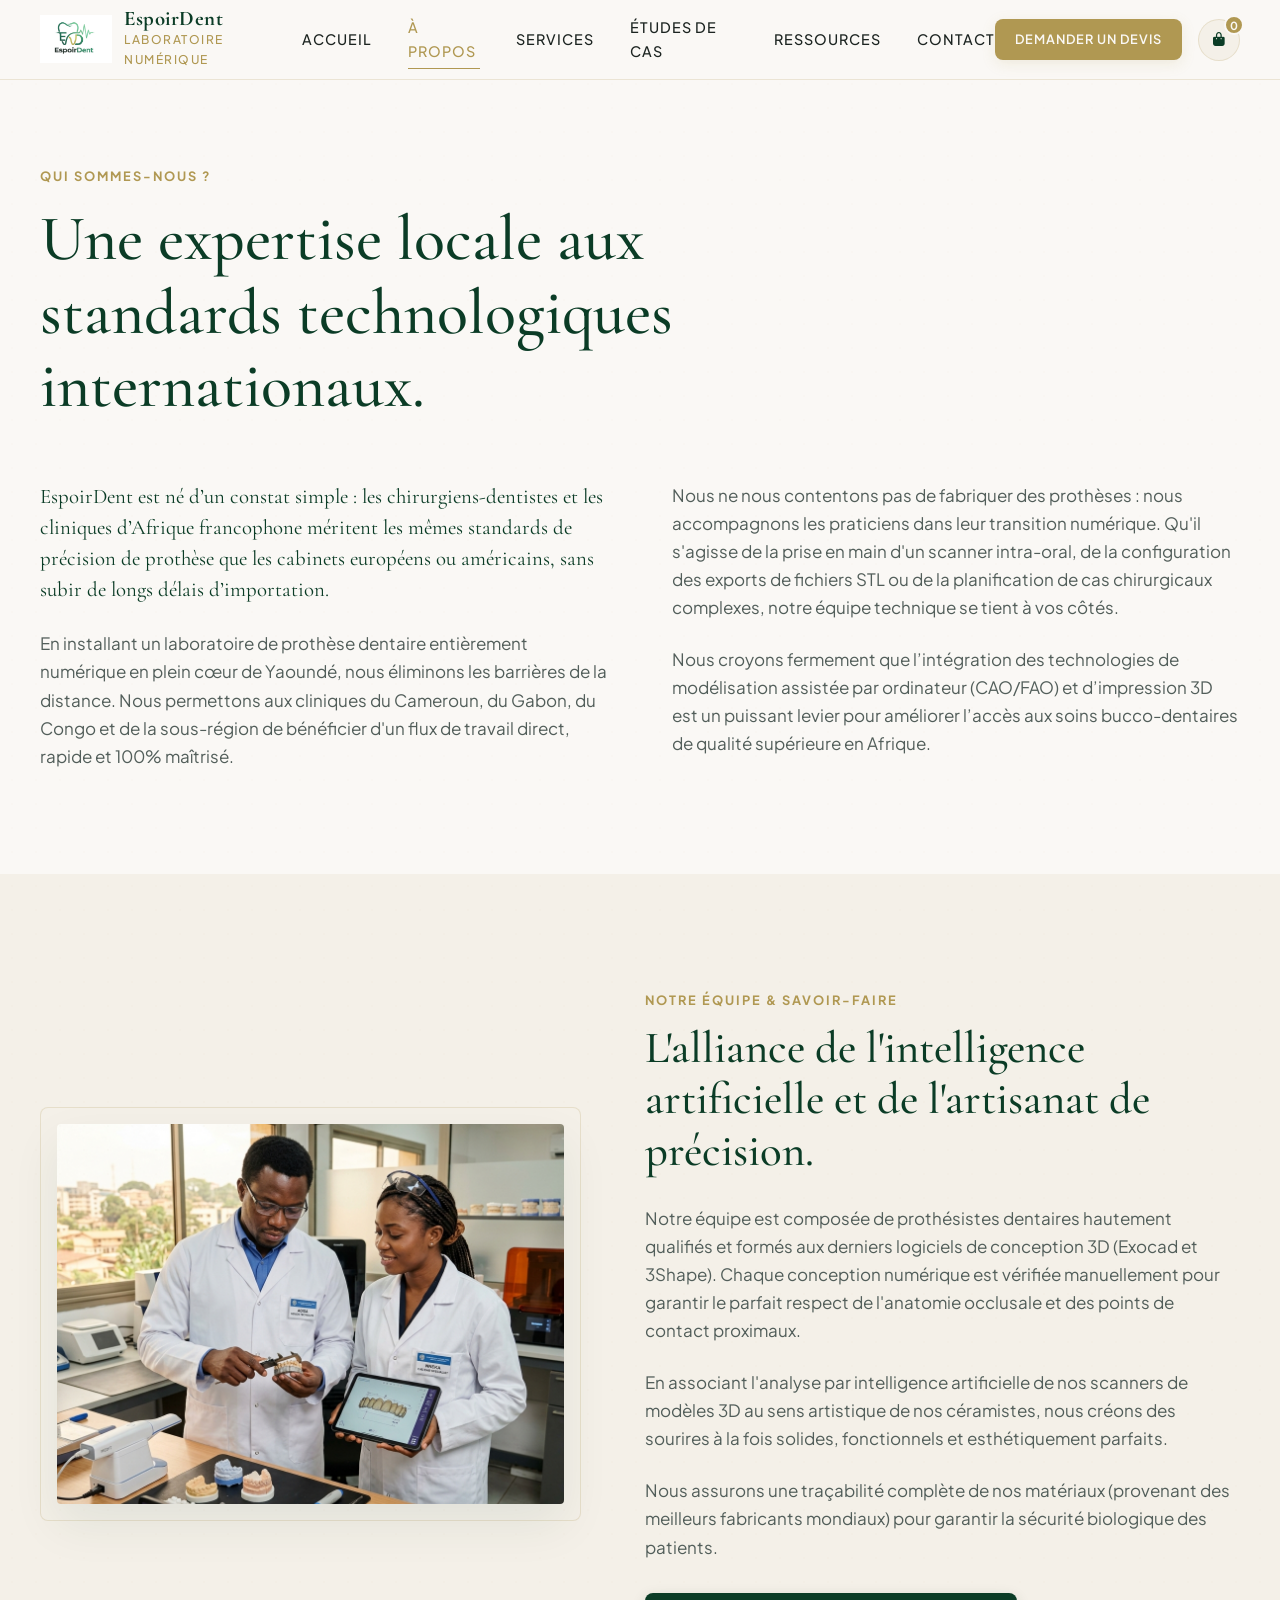
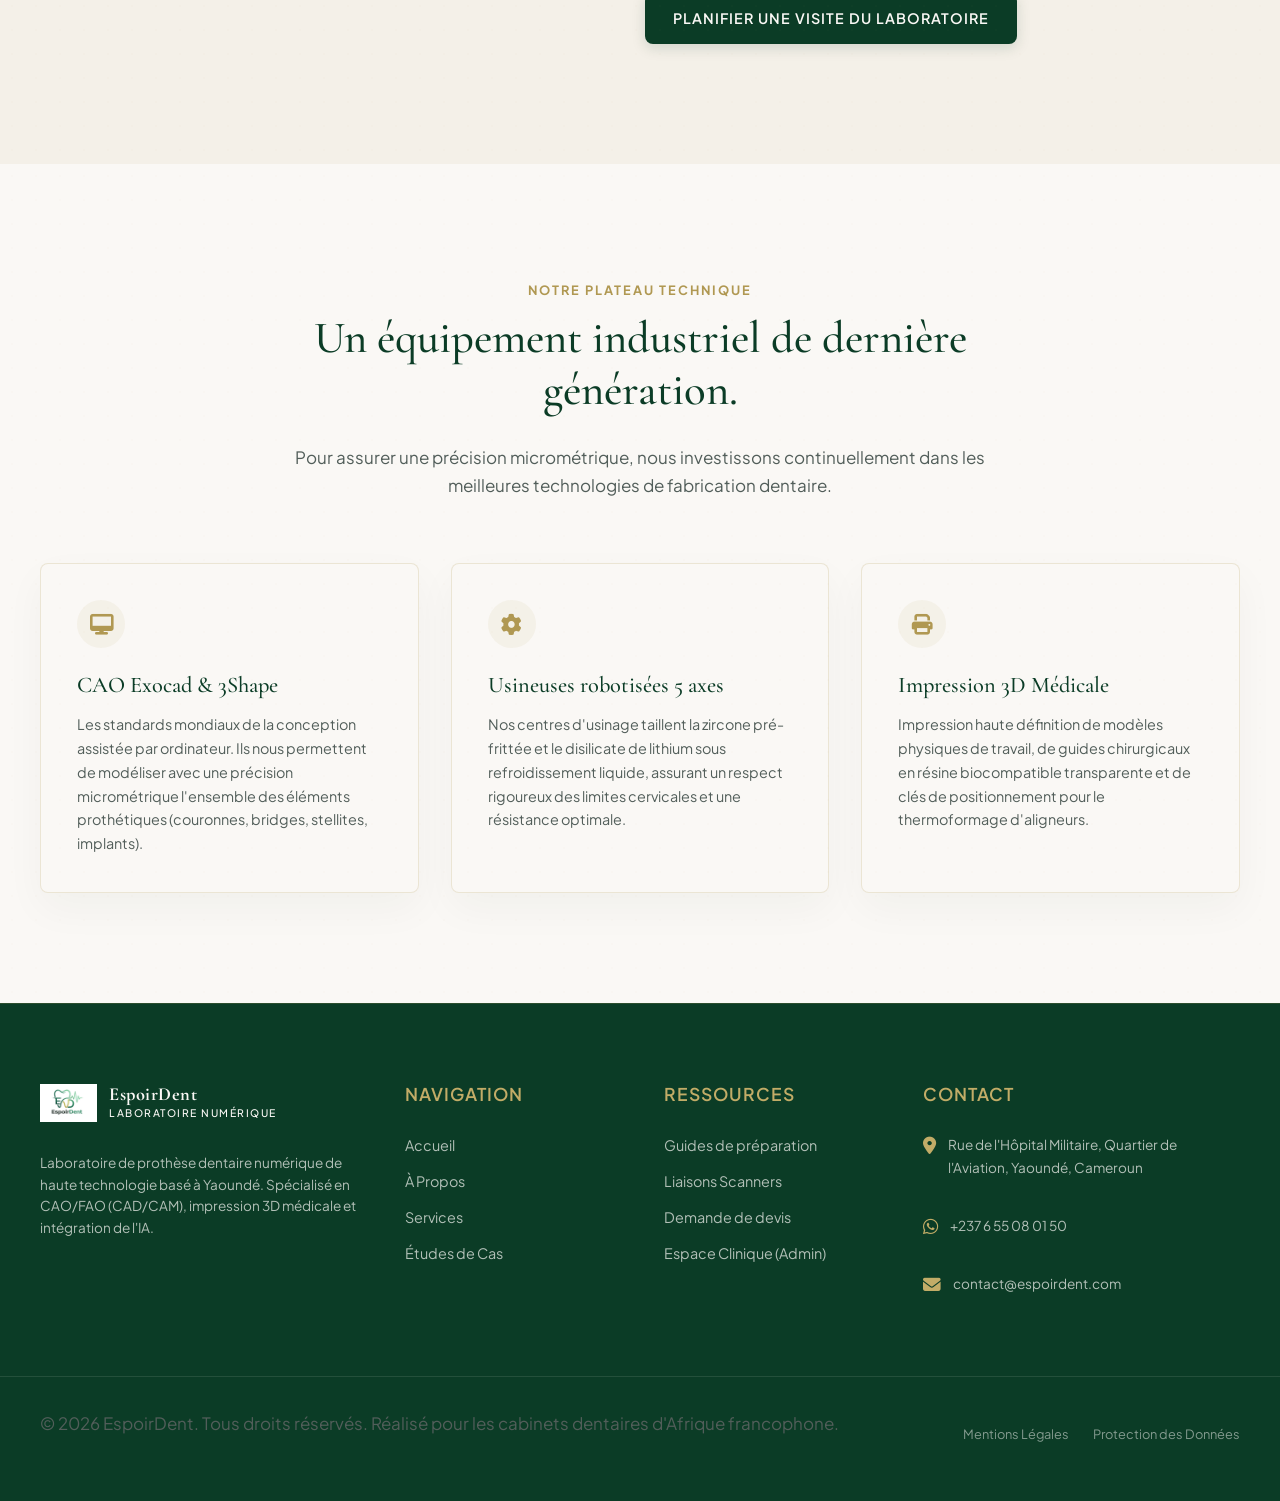
==== commit 6a1ed84e: "Add B2B online shopping cart drawer (Take.app WhatsApp funnel) and premium admin dashboard tracking " ====
--- a/about.html
+++ b/about.html
@@ -39,7 +39,11 @@
             
             <div class="header-actions">
                 <a href="contact.html" class="btn btn-accent btn-sm" style="padding: 10px 20px; font-size: 0.8rem;">Demander un Devis</a>
-                <button class="burger-menu" id="burger-menu" aria-label="Ouvrir le menu de navigation">
+                                <button class="cart-trigger-btn" id="cart-trigger" aria-label="Voir le panier">
+                    <i class="fa-solid fa-bag-shopping"></i>
+                    <span class="cart-count-badge" id="cart-count">0</span>
+                </button>
+<button class="burger-menu" id="burger-menu" aria-label="Ouvrir le menu de navigation">
                     <span class="burger-bar"></span>
                     <span class="burger-bar"></span>
                     <span class="burger-bar"></span>
@@ -198,6 +202,206 @@
     </footer>
 
     <!-- App JS -->
+        <div class="cart-drawer-overlay" id="cart-overlay"></div>
+    <div class="cart-drawer" id="cart-drawer">
+        <div class="drawer-header">
+            <h3><i class="fa-solid fa-bag-shopping"></i> Votre Panier B2B</h3>
+            <button class="close-drawer" id="close-cart" aria-label="Fermer le panier">
+                <i class="fa-solid fa-xmark"></i>
+            </button>
+        </div>
+
+        <div class="drawer-content">
+            <!-- Empty state -->
+            <div class="empty-cart-state" id="empty-cart-msg">
+                <i class="fa-solid fa-basket-shopping empty-icon"></i>
+                <p>Votre panier de commande est vide.</p>
+                <button class="btn btn-primary" id="continue-shopping">Parcourir les tarifs</button>
+            </div>
+
+            <!-- Cart items list -->
+            <div class="cart-items-container" id="cart-items-list" style="display: none;">
+                <!-- Injected dynamically by JavaScript -->
+            </div>
+
+            <!-- Order form & Checkout summary -->
+            <div class="checkout-section" id="checkout-form-section" style="display: none;">
+                <div class="cart-summary-card">
+                    <div class="summary-row">
+                        <span>Sous-total</span>
+                        <span id="summary-subtotal">0 FCFA</span>
+                    </div>
+                    <div class="summary-row">
+                        <span>Frais de livraison</span>
+                        <span class="free-badge">Gratuit (Yaoundé/Douala)</span>
+                    </div>
+                    <div class="summary-row total-row">
+                        <span>Total</span>
+                        <span id="summary-total" style="color: var(--accent-gold);">0 FCFA</span>
+                    </div>
+                </div>
+
+                <form id="cart-checkout-form" class="contact-form">
+                    <h4 style="font-family: var(--font-sans); font-size: 0.85rem; font-weight: 700; text-transform: uppercase; color: var(--primary-green); margin-bottom: 8px; border-bottom: 1px solid var(--border-gold); padding-bottom: 8px;"><i class="fa-solid fa-user-doctor"></i> Informations Clinique</h4>
+                    
+                    <div class="form-group">
+                        <label for="cart-client-name">Nom complet ou Clinique *</label>
+                        <input type="text" id="cart-client-name" required placeholder="Ex: Dr. Sandrine N.">
+                    </div>
+
+                    <div class="form-group">
+                        <label for="cart-client-whatsapp">Numéro WhatsApp *</label>
+                        <input type="tel" id="cart-client-whatsapp" required placeholder="Ex: +237 655 08 01 50">
+                    </div>
+
+                    <div class="form-group">
+                        <label for="cart-client-email">Adresse Email *</label>
+                        <input type="email" id="cart-client-email" required placeholder="Ex: docteur@clinique.com">
+                    </div>
+
+                    <div class="form-group">
+                        <label for="cart-client-city">Ville & Pays *</label>
+                        <input type="text" id="cart-client-city" required placeholder="Ex: Douala, Cameroun">
+                    </div>
+
+                    <div class="form-group">
+                        <label for="cart-client-scanner">Scanner intra-oral actuel *</label>
+                        <select id="cart-client-scanner" required>
+                            <option value="Medit">Medit (Medit Link)</option>
+                            <option value="3Shape">3Shape Communicate</option>
+                            <option value="iTero">Align/iTero</option>
+                            <option value="Autre">Autre scanner (Export direct)</option>
+                            <option value="Aucun">Aucun scanner (Empreintes physiques)</option>
+                        </select>
+                    </div>
+
+                    <!-- Drag-and-drop STL Cas File -->
+                    <div class="form-group">
+                        <label>Fichiers STL d'empreinte optique</label>
+                        <div class="file-dropzone" id="cart-dropzone-stl" style="padding: 16px;">
+                            <input type="file" id="cart-stl-file" accept=".stl,.ply,.obj,.zip" style="display: none;">
+                            <div class="dropzone-prompt" id="cart-prompt-stl">
+                                <i class="fa-solid fa-file-export" style="font-size: 1.5rem; color: var(--accent-gold);"></i>
+                                <span style="font-size: 0.8rem; font-weight: 600;">Glisser ou cliquer pour joindre les scans STL</span>
+                                <span class="file-specs" style="font-size: 0.65rem;">STL, PLY, OBJ, ZIP (Max 50 Mo)</span>
+                            </div>
+                            <div class="dropzone-preview" id="cart-preview-stl" style="display: none;">
+                                <i class="fa-solid fa-file-shield" style="font-size: 2rem; color: var(--primary-green);"></i>
+                                <div class="preview-actions">
+                                    <span id="cart-preview-filename-stl" style="font-size: 0.8rem;">scan.stl</span>
+                                    <button type="button" class="remove-file-btn" id="cart-remove-stl"><i class="fa-solid fa-trash"></i></button>
+                                </div>
+                            </div>
+                        </div>
+                    </div>
+
+                    <div class="checkout-paths-tabs" style="margin-top: 16px;">
+                        <button type="button" class="tab-btn active" id="tab-pay-now">
+                            <i class="fa-solid fa-money-bill-wave"></i> Payer maintenant
+                        </button>
+                        <button type="button" class="tab-btn" id="tab-contact-first">
+                            <i class="fa-brands fa-whatsapp"></i> Discuter d'abord
+                        </button>
+                    </div>
+
+                    <!-- PATH 1: Pay Now -->
+                    <div class="path-content" id="path-pay-now-content">
+                        <h4 style="font-family: var(--font-sans); font-size: 0.85rem; font-weight: 700; text-transform: uppercase; color: var(--primary-green); margin-bottom: 12px;"><i class="fa-solid fa-wallet"></i> Mode de Paiement</h4>
+                        
+                        <div class="payment-options">
+                            <label class="payment-card-option selected">
+                                <input type="radio" name="cart-payment-method" value="momo" checked>
+                                <div class="option-content">
+                                    <div class="method-logo-wrapper momo-bg">
+                                        <i class="fa-solid fa-mobile-screen-button"></i>
+                                    </div>
+                                    <div class="method-details">
+                                        <span class="method-title">MTN MoMo</span>
+                                        <span class="beneficiary-tag">Darius Valere</span>
+                                    </div>
+                                    <i class="fa-solid fa-circle-check check-indicator"></i>
+                                </div>
+                            </label>
+
+                            <label class="payment-card-option">
+                                <input type="radio" name="cart-payment-method" value="orange">
+                                <div class="option-content">
+                                    <div class="method-logo-wrapper orange-bg">
+                                        <i class="fa-solid fa-mobile-screen-button"></i>
+                                    </div>
+                                    <div class="method-details">
+                                        <span class="method-title">Orange Money</span>
+                                        <span class="beneficiary-tag">Code Marchand : 1002072</span>
+                                    </div>
+                                    <i class="fa-solid fa-circle-check check-indicator"></i>
+                                </div>
+                            </label>
+                        </div>
+
+                        <!-- Dynamic Instruction Box -->
+                        <div class="payment-instruction-box" id="instruction-momo">
+                            <p>Pour payer via <strong>MTN Mobile Money</strong> :</p>
+                            <ol class="instruction-list">
+                                <li>Composez <strong>*126#</strong> sur votre téléphone.</li>
+                                <li>Envoyez le montant de <strong class="momo-total-placeholder">0 FCFA</strong> au numéro : <br><strong class="highlight-number"><i class="fa-solid fa-copy copy-btn" data-copy="681479611"></i> +237 681479611</strong> (Darius Valere).</li>
+                                <li>Prenez une capture d'écran du message de confirmation de transfert.</li>
+                            </ol>
+                        </div>
+
+                        <div class="payment-instruction-box" id="instruction-orange" style="display: none;">
+                            <p>Pour payer via <strong>Orange Money</strong> :</p>
+                            <ol class="instruction-list">
+                                <li>Composez le code marchand <strong>#150*47#</strong> sur votre téléphone.</li>
+                                <li>Entrez le code marchand : <strong class="highlight-number"><i class="fa-solid fa-copy copy-btn" data-copy="1002072"></i> 1002072</strong> (ETS Mr K).</li>
+                                <li>Entrez le montant de <strong class="orange-total-placeholder">0 FCFA</strong> et validez.</li>
+                                <li>Prenez une capture d'écran du reçu de paiement.</li>
+                            </ol>
+                        </div>
+
+                        <!-- Payment proof input -->
+                        <div class="form-group">
+                            <label>Capture d'écran de preuve de transfert *</label>
+                            <div class="file-dropzone" id="cart-dropzone-proof" style="padding: 16px;">
+                                <input type="file" id="cart-proof-file" accept="image/*" required style="display:none;">
+                                <div class="dropzone-prompt" id="cart-prompt-proof">
+                                    <i class="fa-solid fa-image" style="font-size: 1.5rem; color: var(--accent-gold);"></i>
+                                    <span style="font-size: 0.8rem; font-weight: 600;">Glisser ou cliquer pour importer le reçu</span>
+                                    <span class="file-specs" style="font-size: 0.65rem;">Capture d'écran (Format JPG, PNG)</span>
+                                 </div>
+                                <div class="dropzone-preview" id="cart-preview-proof" style="display:none;">
+                                    <i class="fa-solid fa-file-invoice" style="font-size: 2rem; color: var(--primary-green);"></i>
+                                    <div class="preview-actions">
+                                        <span id="cart-preview-filename-proof" style="font-size: 0.8rem;">recu.png</span>
+                                        <button type="button" class="remove-file-btn" id="cart-remove-proof"><i class="fa-solid fa-trash"></i></button>
+                                    </div>
+                                </div>
+                            </div>
+                        </div>
+
+                        <button type="submit" class="btn btn-accent" style="width: 100%; display: flex; justify-content: center; align-items: center; margin-top: 12px;" id="btn-submit-pay">
+                            <i class="fa-brands fa-whatsapp" style="margin-right: 8px;"></i> Envoyer la commande WhatsApp
+                        </button>
+                    </div>
+
+                    <!-- PATH 2: Contact First -->
+                    <div class="path-content" id="path-contact-first-content" style="display: none;">
+                        <div style="background-color: rgba(11, 60, 38, 0.05); border: 1px solid var(--border-gold); padding: 16px; border-radius: var(--border-radius); font-size: 0.85rem; line-height: 1.5; color: var(--text-muted); margin-bottom: 20px;">
+                            <p><i class="fa-solid fa-circle-info" style="color: var(--accent-gold); margin-right: 6px;"></i> Vous souhaitez valider les détails techniques ou de transport avec notre technicien avant le paiement ? Votre panier sera partagé dans la discussion WhatsApp pour démarrer l'échange.</p>
+                        </div>
+                        <button type="button" class="btn btn-primary" style="width: 100%; display: flex; justify-content: center; align-items: center;" id="btn-submit-contact">
+                            <i class="fa-brands fa-whatsapp" style="margin-right: 8px;"></i> Valider et discuter sur WhatsApp
+                        </button>
+                    </div>
+                </form>
+                
+                <!-- Simulation upload bar inside Cart -->
+                <div class="upload-progress-bar" id="cart-progress-bar-container" style="margin-top: 12px;">
+                    <div class="upload-progress" id="cart-progress-bar"></div>
+                </div>
+            </div>
+        </div>
+    </div>
+
     <script src="app.js"></script>
 </body>
 </html>
--- a/style.css
+++ b/style.css
@@ -1848,3 +1848,370 @@
 .stat-number.counting {
     transition: var(--transition);
 }
+
+/* ==========================================================================
+   Shopping Cart Drawer (Take.app Style)
+   ========================================================================== */
+.cart-overlay {
+    position: fixed;
+    top: 0;
+    left: 0;
+    width: 100vw;
+    height: 100vh;
+    background-color: rgba(28, 36, 33, 0.4);
+    backdrop-filter: blur(4px);
+    z-index: 1000;
+    opacity: 0;
+    pointer-events: none;
+    transition: var(--transition);
+}
+
+.cart-overlay.open {
+    opacity: 1;
+    pointer-events: auto;
+}
+
+.cart-drawer {
+    position: fixed;
+    top: 0;
+    right: -480px;
+    width: 440px;
+    height: 100vh;
+    background-color: var(--bg-cream);
+    z-index: 1001;
+    box-shadow: -10px 0 30px rgba(0, 0, 0, 0.05);
+    display: flex;
+    flex-direction: column;
+    transition: right 0.35s cubic-bezier(0.4, 0, 0.2, 1);
+    border-left: 1px solid var(--border-gold);
+}
+
+.cart-drawer.open {
+    right: 0;
+}
+
+.drawer-header {
+    padding: 24px;
+    border-bottom: 1px solid var(--border-gold);
+    display: flex;
+    justify-content: space-between;
+    align-items: center;
+    background-color: var(--bg-cream-dark);
+}
+
+.drawer-header h3 {
+    font-size: 1.25rem;
+    font-family: var(--font-serif);
+    color: var(--primary-green);
+    margin-bottom: 0;
+    display: flex;
+    align-items: center;
+    gap: 8px;
+}
+
+.close-drawer {
+    background: none;
+    border: none;
+    font-size: 1.5rem;
+    cursor: pointer;
+    color: var(--text-muted);
+    transition: var(--transition);
+}
+
+.close-drawer:hover {
+    color: var(--accent-gold);
+}
+
+.drawer-content {
+    flex-grow: 1;
+    overflow-y: auto;
+    padding: 24px;
+}
+
+.empty-cart-state {
+    display: flex;
+    flex-direction: column;
+    align-items: center;
+    justify-content: center;
+    height: 250px;
+    text-align: center;
+    gap: 16px;
+}
+
+.empty-icon {
+    font-size: 3rem;
+    color: var(--border-gold-strong);
+}
+
+.cart-items-container {
+    margin-bottom: 24px;
+}
+
+.cart-item {
+    display: flex;
+    justify-content: space-between;
+    align-items: center;
+    padding: 16px 0;
+    border-bottom: 1px solid var(--border-gold);
+}
+
+.qty-btn {
+    width: 24px;
+    height: 24px;
+    border-radius: 4px;
+    border: 1px solid var(--border-gold);
+    background-color: var(--bg-cream-dark);
+    cursor: pointer;
+    font-size: 0.85rem;
+    display: inline-flex;
+    align-items: center;
+    justify-content: center;
+    color: var(--primary-green);
+    transition: var(--transition);
+}
+
+.qty-btn:hover {
+    background-color: var(--accent-gold);
+    color: var(--bg-cream);
+    border-color: var(--accent-gold);
+}
+
+.checkout-section {
+    border-top: 2px solid var(--border-gold);
+    padding-top: 20px;
+}
+
+.cart-summary-card {
+    background-color: var(--bg-cream-dark);
+    border: 1px solid var(--border-gold);
+    border-radius: var(--border-radius);
+    padding: 16px;
+    margin-bottom: 24px;
+}
+
+.summary-row {
+    display: flex;
+    justify-content: space-between;
+    font-size: 0.9rem;
+    margin-bottom: 10px;
+}
+
+.summary-row.total-row {
+    font-family: var(--font-serif);
+    font-size: 1.15rem;
+    font-weight: 700;
+    color: var(--primary-green);
+    border-top: 1px solid var(--border-gold);
+    padding-top: 10px;
+    margin-bottom: 0;
+}
+
+.free-badge {
+    color: var(--primary-green);
+    font-weight: 700;
+    font-size: 0.8rem;
+}
+
+/* Tabs for checkout path */
+.checkout-paths-tabs {
+    display: grid;
+    grid-template-columns: 1fr 1fr;
+    gap: 8px;
+    background-color: var(--bg-cream-dark);
+    padding: 4px;
+    border-radius: 8px;
+    margin-bottom: 20px;
+    border: 1px solid var(--border-gold);
+}
+
+.tab-btn {
+    background: none;
+    border: none;
+    padding: 10px;
+    border-radius: 6px;
+    font-family: var(--font-sans);
+    font-weight: 600;
+    font-size: 0.85rem;
+    cursor: pointer;
+    transition: var(--transition);
+    color: var(--text-muted);
+}
+
+.tab-btn.active {
+    background-color: var(--primary-green);
+    color: var(--bg-cream);
+    box-shadow: var(--shadow-soft);
+}
+
+/* Payment layout options */
+.payment-options {
+    display: flex;
+    flex-direction: column;
+    gap: 10px;
+    margin-bottom: 20px;
+}
+
+.payment-card-option {
+    border: 1px solid var(--border-gold);
+    border-radius: var(--border-radius);
+    padding: 12px;
+    cursor: pointer;
+    display: block;
+    transition: var(--transition);
+    background-color: var(--bg-cream-dark);
+}
+
+.payment-card-option.selected, .payment-card-option:hover {
+    border-color: var(--accent-gold);
+    background-color: rgba(176, 152, 82, 0.05);
+}
+
+.option-content {
+    display: flex;
+    align-items: center;
+    gap: 12px;
+}
+
+.method-logo-wrapper {
+    width: 36px;
+    height: 36px;
+    border-radius: 50%;
+    display: flex;
+    align-items: center;
+    justify-content: center;
+    color: #ffffff;
+    font-size: 1.1rem;
+}
+
+.momo-bg {
+    background-color: #ffcc00;
+    color: #000000;
+}
+
+.orange-bg {
+    background-color: #ff6600;
+}
+
+.method-details {
+    display: flex;
+    flex-direction: column;
+    flex-grow: 1;
+}
+
+.method-title {
+    font-weight: 700;
+    font-size: 0.9rem;
+    color: var(--primary-green);
+}
+
+.beneficiary-tag {
+    font-size: 0.72rem;
+    color: var(--text-muted);
+}
+
+.check-indicator {
+    font-size: 1.1rem;
+    color: var(--border-gold);
+    opacity: 0.3;
+    transition: var(--transition);
+}
+
+.payment-card-option.selected .check-indicator {
+    color: var(--primary-green);
+    opacity: 1;
+}
+
+.payment-instruction-box {
+    background-color: var(--bg-cream-dark);
+    border: 1px solid var(--border-gold);
+    border-radius: var(--border-radius);
+    padding: 16px;
+    margin-bottom: 20px;
+    font-size: 0.85rem;
+}
+
+.instruction-list {
+    margin-left: 20px;
+    margin-top: 8px;
+    display: flex;
+    flex-direction: column;
+    gap: 8px;
+}
+
+.highlight-number {
+    font-family: monospace;
+    font-size: 1rem;
+    color: var(--primary-green);
+    background-color: rgba(11, 60, 38, 0.05);
+    padding: 2px 6px;
+    border-radius: 4px;
+    display: inline-flex;
+    align-items: center;
+    gap: 6px;
+    margin-top: 4px;
+}
+
+.copy-btn {
+    cursor: pointer;
+    color: var(--accent-gold);
+    transition: var(--transition);
+}
+
+.copy-btn:hover {
+    color: var(--primary-green);
+}
+
+.path-content {
+    animation: fadeIn 0.3s ease;
+}
+
+@keyframes fadeIn {
+    from { opacity: 0; transform: translateY(10px); }
+    to { opacity: 1; transform: translateY(0); }
+}
+
+.cart-trigger-btn {
+    background-color: var(--bg-cream-dark);
+    border: 1px solid var(--border-gold);
+    color: var(--primary-green);
+    width: 42px;
+    height: 42px;
+    border-radius: 50%;
+    display: flex;
+    align-items: center;
+    justify-content: center;
+    cursor: pointer;
+    position: relative;
+    transition: var(--transition);
+}
+
+.cart-trigger-btn:hover {
+    background-color: var(--primary-green);
+    color: var(--bg-cream);
+    border-color: var(--primary-green);
+}
+
+.cart-count-badge {
+    position: absolute;
+    top: -5px;
+    right: -5px;
+    background-color: var(--accent-gold);
+    color: var(--bg-cream);
+    font-size: 0.7rem;
+    font-weight: 700;
+    width: 20px;
+    height: 20px;
+    border-radius: 50%;
+    display: flex;
+    align-items: center;
+    justify-content: center;
+    border: 2px solid var(--bg-cream);
+}
+
+@media (max-width: 768px) {
+    .cart-drawer {
+        width: 100%;
+        right: -100%;
+    }
+}
+
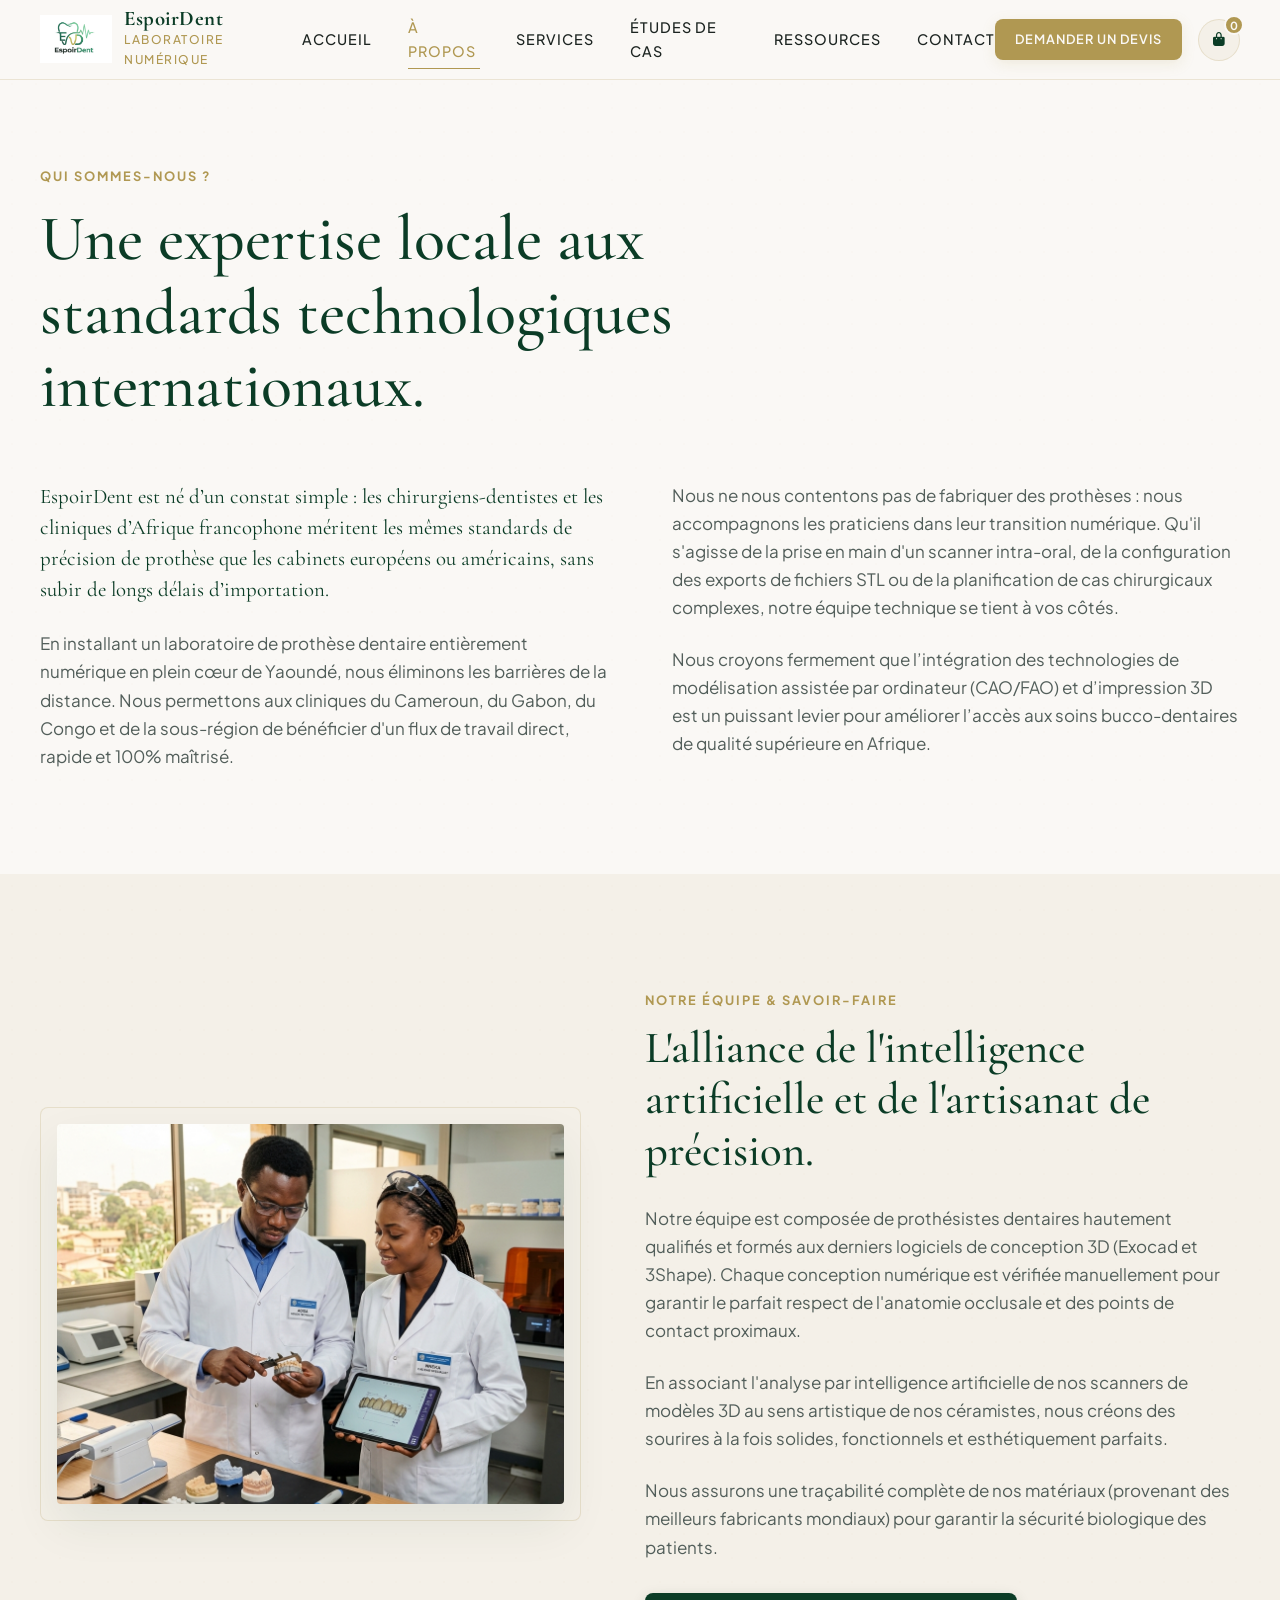
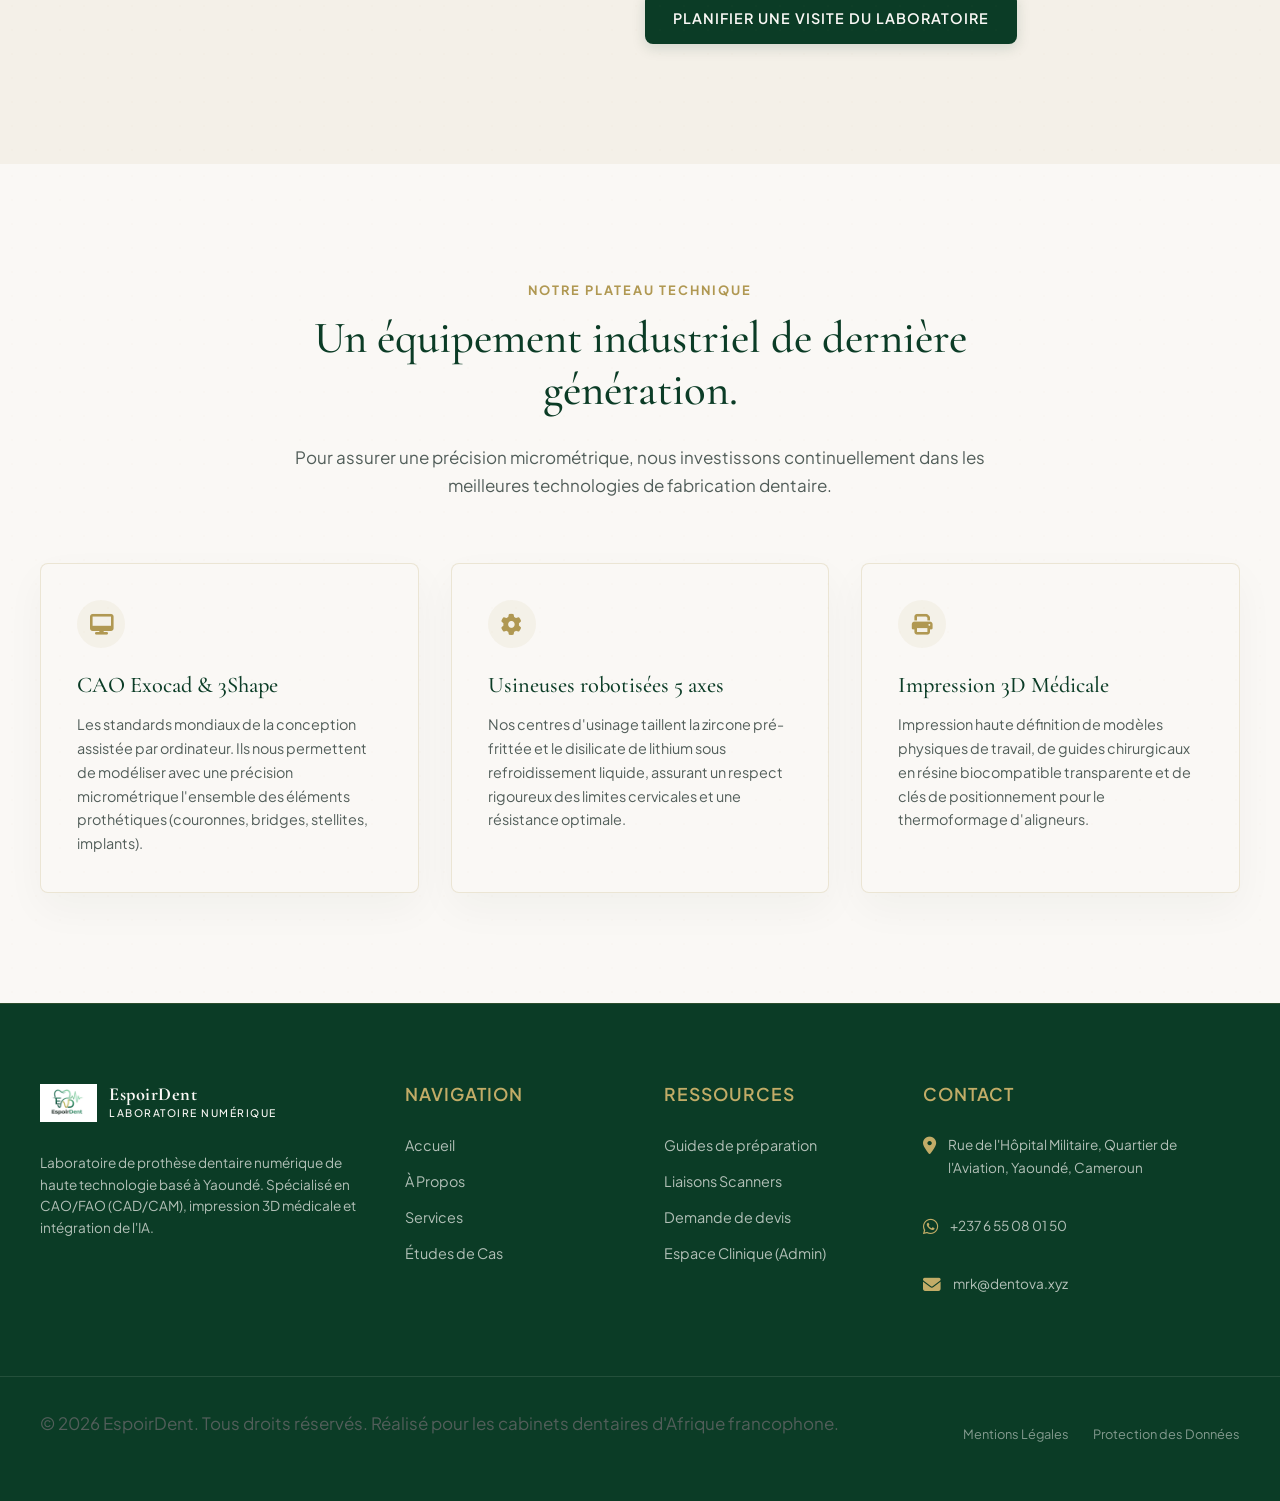
==== commit 4ee3b3f3: "Update company contact email to mrk@dentova.xyz across all public pages" ====
--- a/about.html
+++ b/about.html
@@ -187,7 +187,7 @@
                 </div>
                 <div class="footer-contact-item">
                     <i class="fa-solid fa-envelope"></i>
-                    <span>contact@espoirdent.com</span>
+                    <span>mrk@dentova.xyz</span>
                 </div>
             </div>
         </div>
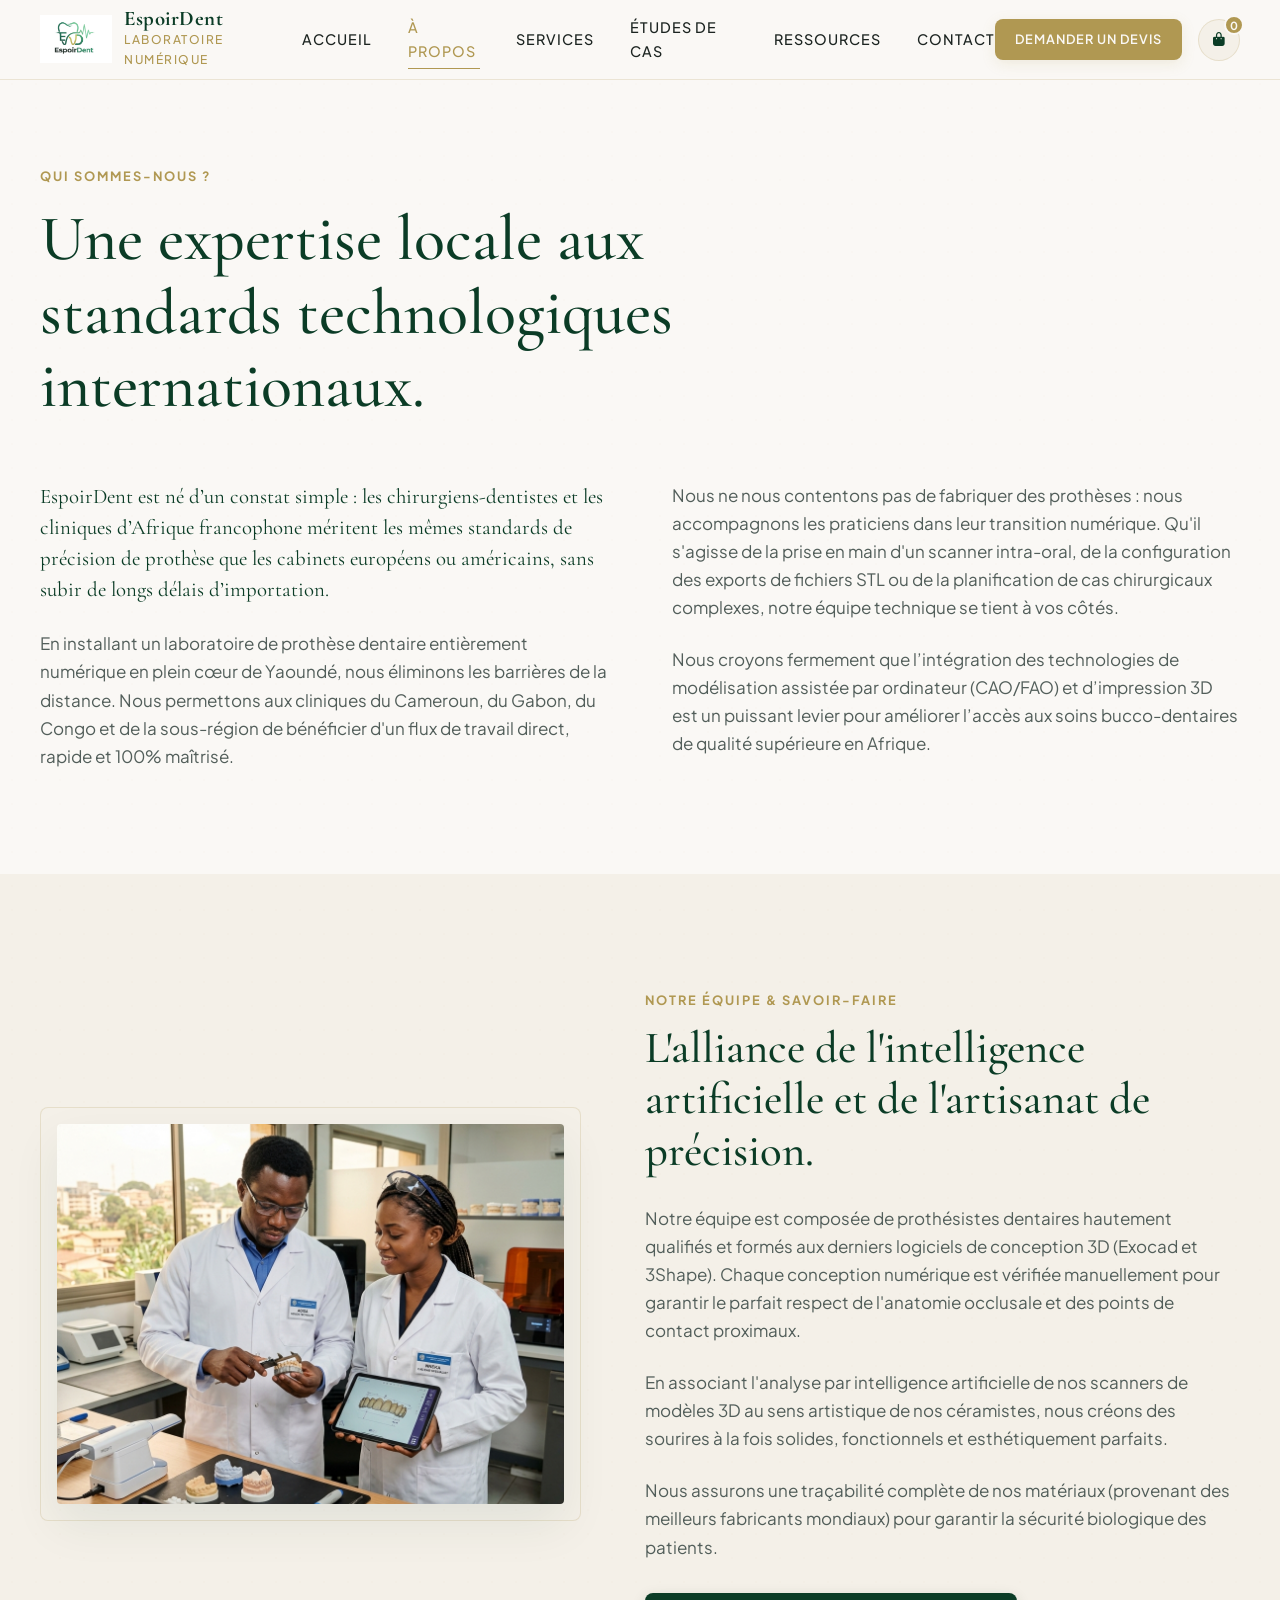
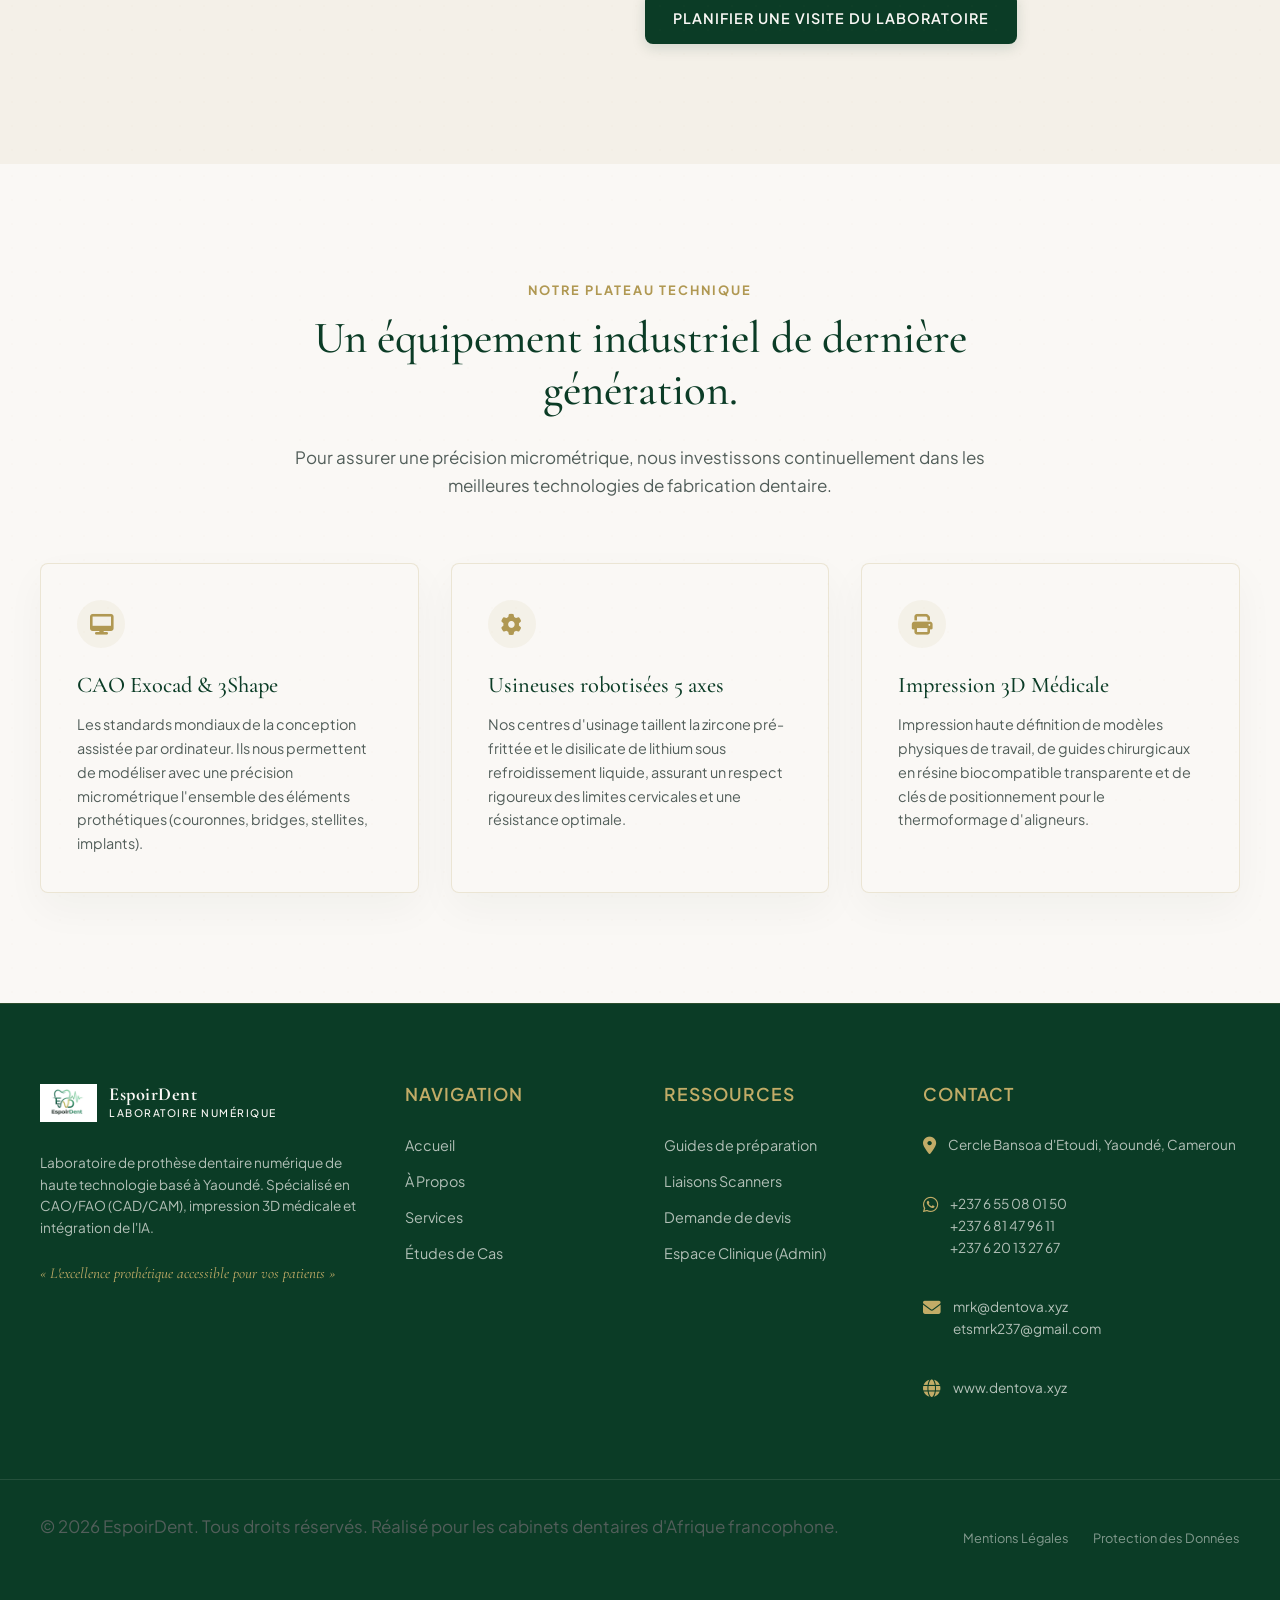
==== commit e4e1a839: "style: improve tagline and update business contacts across all pages" ====
--- a/about.html
+++ b/about.html
@@ -152,7 +152,7 @@
                         <span style="font-size: 0.65rem;">Laboratoire Numérique</span>
                     </div>
                 </a>
-                <p class="footer-about-text">Laboratoire de prothèse dentaire numérique de haute technologie basé à Yaoundé. Spécialisé en CAO/FAO (CAD/CAM), impression 3D médicale et intégration de l'IA.</p>
+                <p class="footer-about-text">Laboratoire de prothèse dentaire numérique de haute technologie basé à Yaoundé. Spécialisé en CAO/FAO (CAD/CAM), impression 3D médicale et intégration de l'IA.<br><br><span style="font-family: var(--font-serif); font-style: italic; color: var(--accent-gold-light); font-size: 0.95rem;">« L'excellence prothétique accessible pour vos patients »</span></p>
             </div>
             
             <div class="footer-col">
@@ -179,15 +179,19 @@
                 <h4>Contact</h4>
                 <div class="footer-contact-item">
                     <i class="fa-solid fa-location-dot"></i>
-                    <span>Rue de l'Hôpital Militaire, Quartier de l'Aviation, Yaoundé, Cameroun</span>
+                    <span>Cercle Bansoa d'Etoudi, Yaoundé, Cameroun</span>
                 </div>
                 <div class="footer-contact-item">
                     <i class="fa-brands fa-whatsapp"></i>
-                    <span>+237 6 55 08 01 50</span>
+                    <span>+237 6 55 08 01 50<br>+237 6 81 47 96 11<br>+237 6 20 13 27 67</span>
                 </div>
                 <div class="footer-contact-item">
                     <i class="fa-solid fa-envelope"></i>
-                    <span>mrk@dentova.xyz</span>
+                    <span>mrk@dentova.xyz<br>etsmrk237@gmail.com</span>
+                </div>
+                <div class="footer-contact-item">
+                    <i class="fa-solid fa-globe"></i>
+                    <span><a href="https://www.dentova.xyz" target="_blank" style="color: rgba(250, 248, 245, 0.7);">www.dentova.xyz</a></span>
                 </div>
             </div>
         </div>
--- a/style.css
+++ b/style.css
@@ -2215,3 +2215,85 @@
     }
 }
 
+/* ==========================================================================
+   Editorial Pricing Table Styles
+   ========================================================================== */
+.pricing-category-block {
+    background: rgba(250, 248, 245, 0.015);
+    border: 1px solid rgba(176, 152, 82, 0.12);
+    border-radius: 4px;
+    padding: 32px;
+    margin-bottom: 48px;
+}
+
+.editorial-pricing-table {
+    width: 100%;
+    border-collapse: collapse;
+    margin-top: 16px;
+    font-family: var(--font-sans);
+}
+
+.editorial-pricing-table th,
+.editorial-pricing-table td {
+    padding: 16px 20px;
+    text-align: left;
+    border-bottom: 1px solid rgba(176, 152, 82, 0.12);
+}
+
+.editorial-pricing-table th {
+    font-family: var(--font-serif);
+    font-size: 1.05rem;
+    color: var(--accent-gold);
+    font-weight: 500;
+    letter-spacing: 0.5px;
+    background-color: rgba(176, 152, 82, 0.03);
+}
+
+.editorial-pricing-table tr {
+    transition: background-color 0.2s ease;
+}
+
+.editorial-pricing-table tr:hover {
+    background-color: rgba(250, 248, 245, 0.02);
+}
+
+.editorial-pricing-table td.product-name {
+    font-weight: 700;
+    color: var(--bg-cream);
+    font-size: 0.95rem;
+}
+
+.editorial-pricing-table td.product-desc {
+    color: var(--text-muted);
+    font-size: 0.88rem;
+    max-width: 400px;
+    line-height: 1.5;
+}
+
+.editorial-pricing-table td.product-price {
+    font-weight: 700;
+    color: var(--accent-gold);
+    font-size: 1rem;
+    white-space: nowrap;
+}
+
+.editorial-pricing-table td .add-to-cart-btn {
+    white-space: nowrap;
+}
+
+@media (max-width: 768px) {
+    .pricing-category-block {
+        padding: 16px;
+    }
+    
+    .editorial-pricing-table th,
+    .editorial-pricing-table td {
+        padding: 12px 10px;
+    }
+    
+    .editorial-pricing-table td.product-desc {
+        min-width: 200px;
+    }
+}
+
+
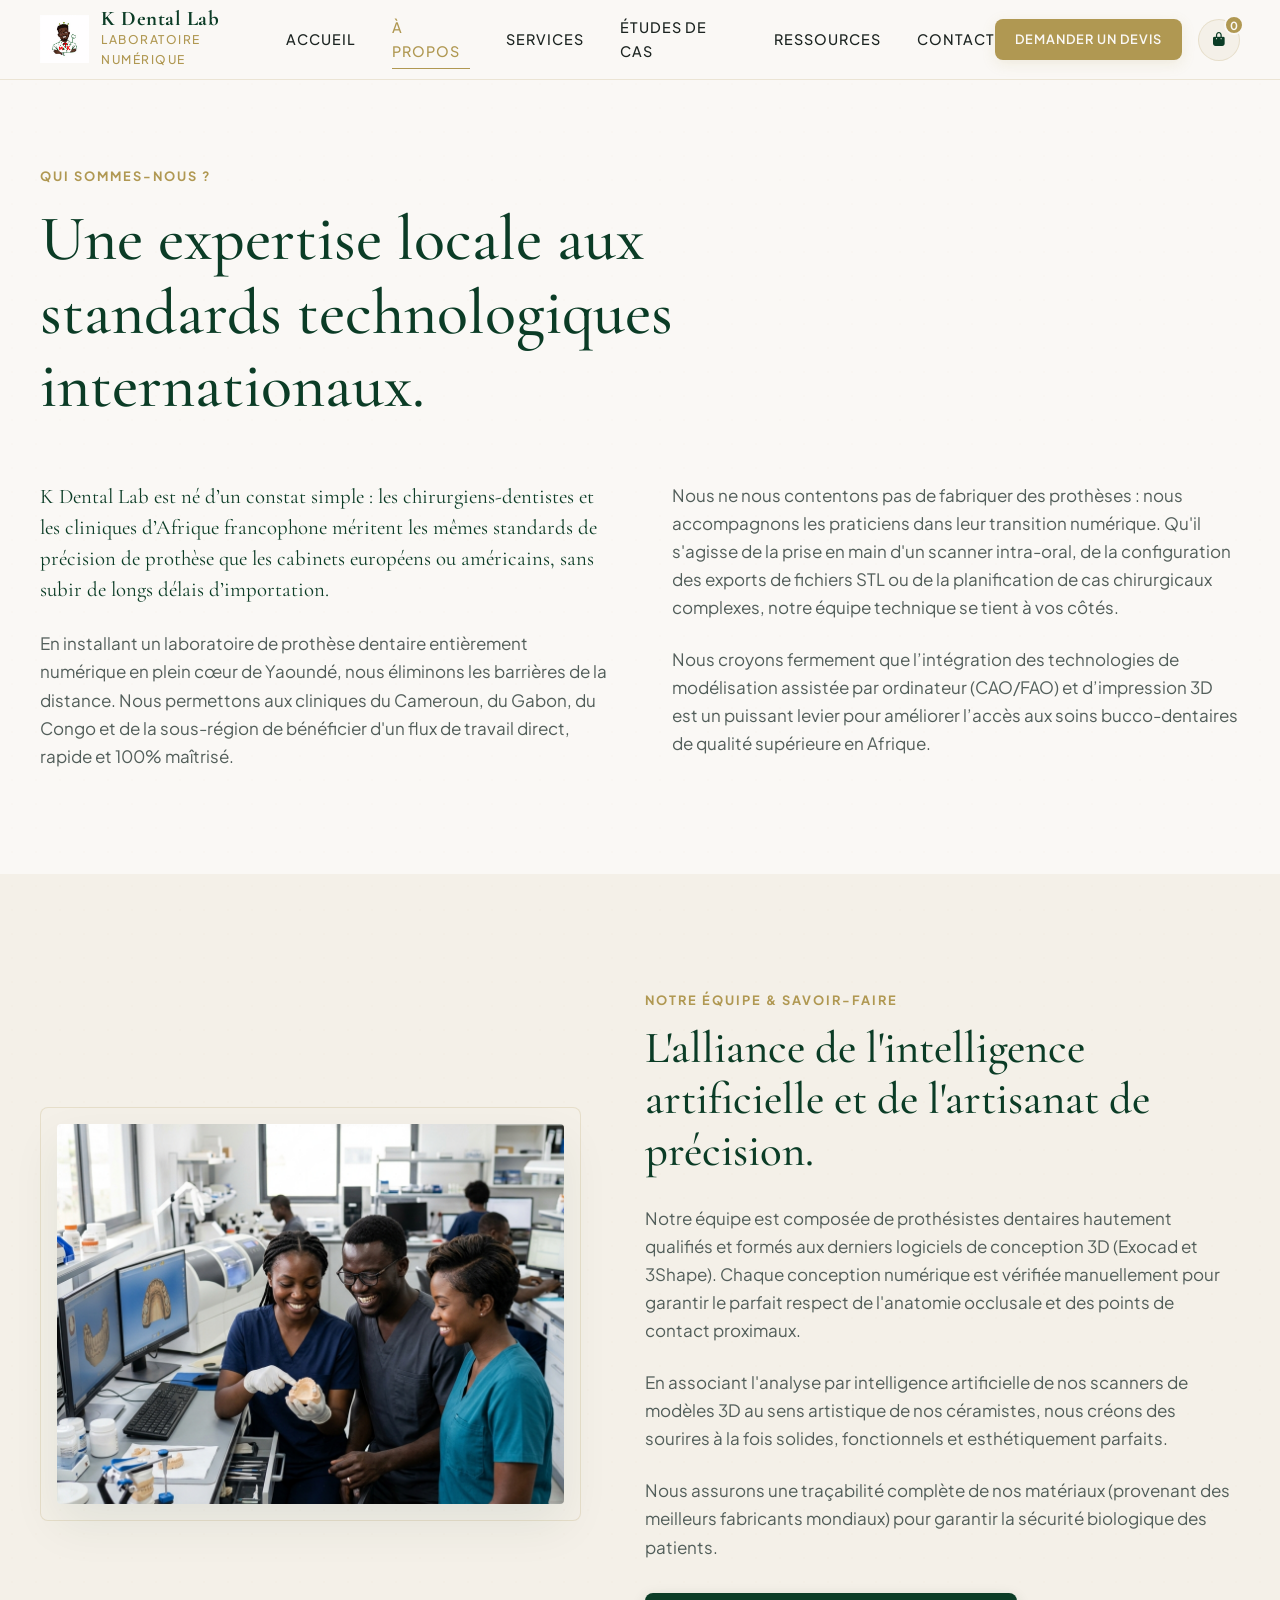
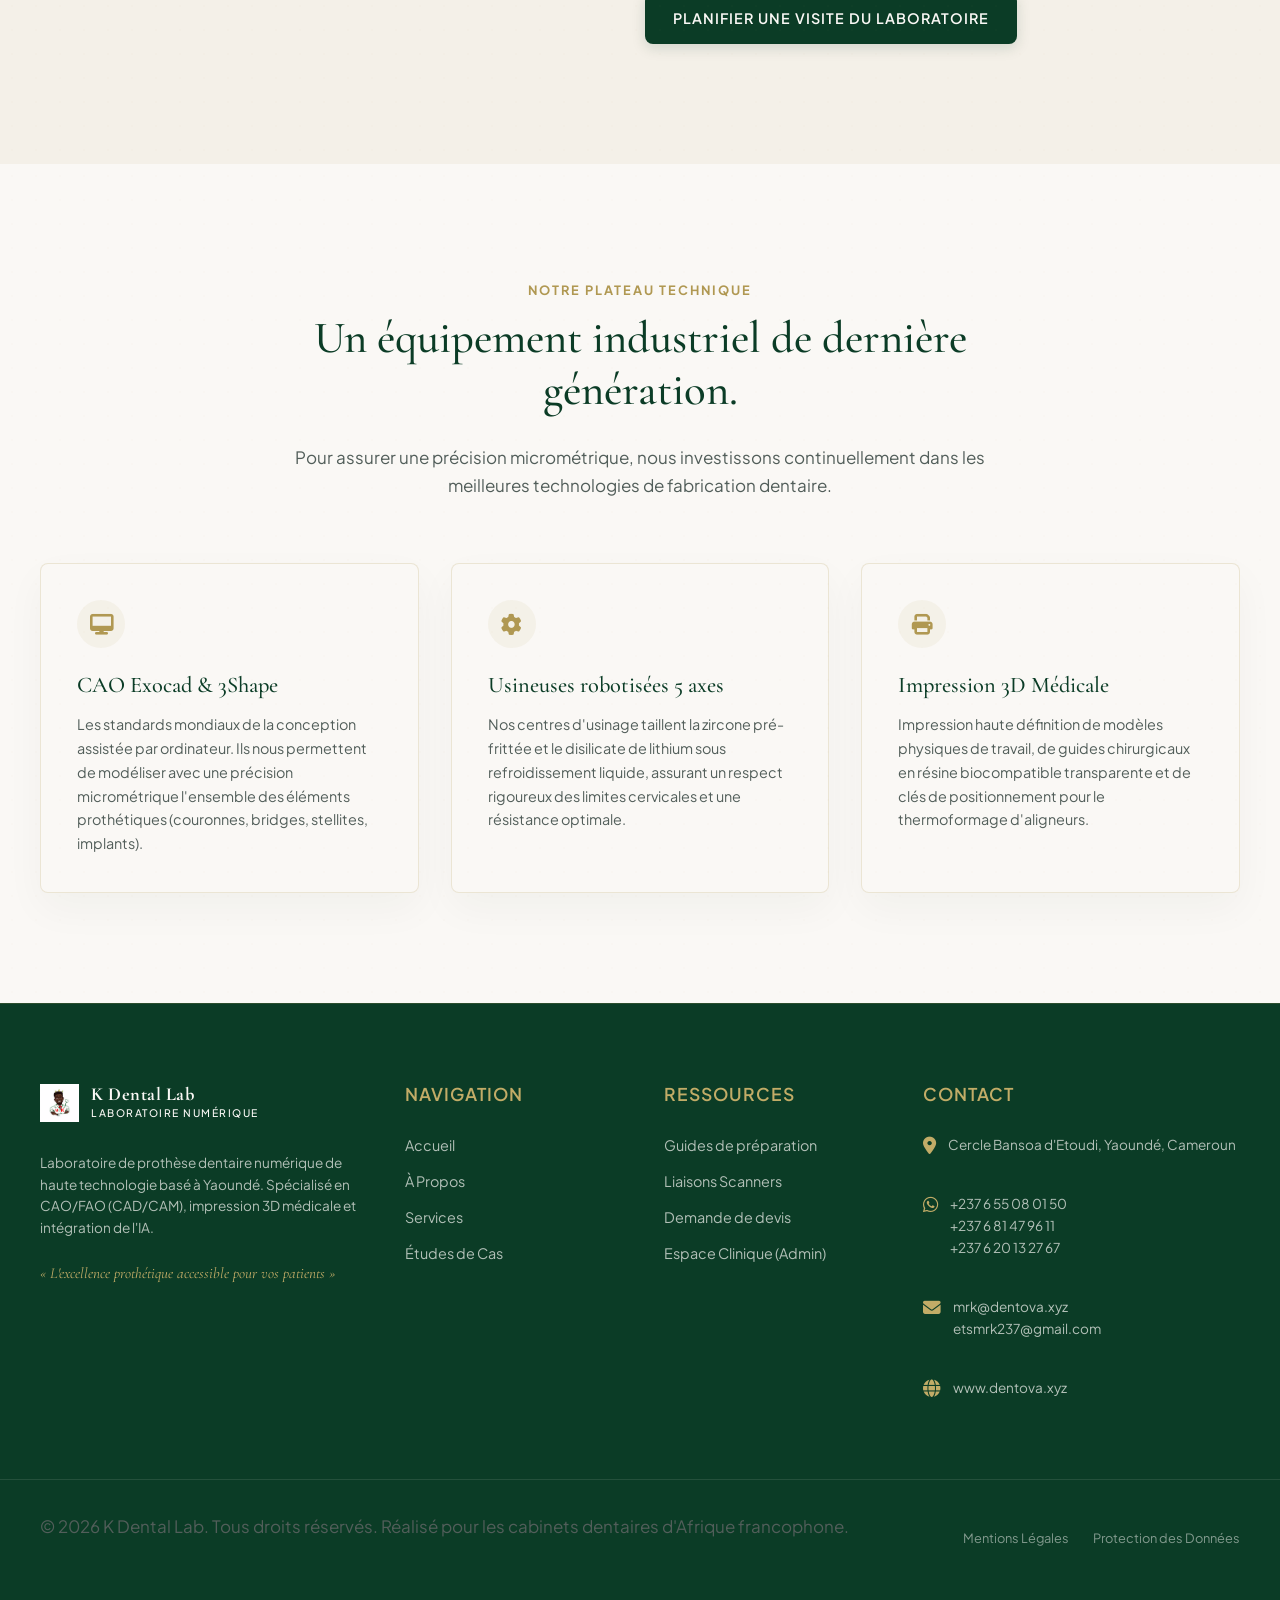
==== commit f2150e02: "style: rename to K Dental Lab, add new logo, and configure Vercel deployment" ====
--- a/about.html
+++ b/about.html
@@ -5,9 +5,9 @@
     <meta name="viewport" content="width=device-width, initial-scale=1.0">
     
     <!-- SEO Meta Tags -->
-    <title>À Propos - EspoirDent | Pionnier de la Prothèse Dentaire Numérique au Cameroun</title>
-    <meta name="description" content="Découvrez l'histoire et la mission d'EspoirDent à Yaoundé. Nous offrons des technologies CAO/FAO (CAD/CAM) haut de gamme pour les dentistes d'Afrique francophone.">
-    <link rel="canonical" href="https://espoirdent.com/about.html">
+    <title>À Propos - K Dental Lab | Pionnier de la Prothèse Dentaire Numérique au Cameroun</title>
+    <meta name="description" content="Découvrez l'histoire et la mission d'K Dental Lab à Yaoundé. Nous offrons des technologies CAO/FAO (CAD/CAM) haut de gamme pour les dentistes d'Afrique francophone.">
+    <link rel="canonical" href="https://k_dental_lab.com/about.html">
     
     <!-- Stylesheets -->
     <link rel="stylesheet" href="style.css">
@@ -21,9 +21,9 @@
     <header class="app-header" id="app-header">
         <div class="container header-container">
             <a href="index.html" class="brand">
-                <img src="assets/espoirdent_logo.jpg" alt="Logo de EspoirDent" class="brand-logo-img">
+                <img src="assets/k_dental_lab_logo.png" alt="Logo de K Dental Lab" class="brand-logo-img">
                 <div class="brand-name">
-                    <h1>EspoirDent</h1>
+                    <h1>K Dental Lab</h1>
                     <span>Laboratoire Numérique</span>
                 </div>
             </a>
@@ -66,7 +66,7 @@
                 
                 <div class="about-intro-grid reveal">
                     <div class="about-intro-text">
-                        <p class="lead">EspoirDent est né d’un constat simple : les chirurgiens-dentistes et les cliniques d’Afrique francophone méritent les mêmes standards de précision de prothèse que les cabinets européens ou américains, sans subir de longs délais d’importation.</p>
+                        <p class="lead">K Dental Lab est né d’un constat simple : les chirurgiens-dentistes et les cliniques d’Afrique francophone méritent les mêmes standards de précision de prothèse que les cabinets européens ou américains, sans subir de longs délais d’importation.</p>
                         <p>En installant un laboratoire de prothèse dentaire entièrement numérique en plein cœur de Yaoundé, nous éliminons les barrières de la distance. Nous permettons aux cliniques du Cameroun, du Gabon, du Congo et de la sous-région de bénéficier d'un flux de travail direct, rapide et 100% maîtrisé.</p>
                     </div>
                     <div class="about-intro-text">
@@ -83,7 +83,7 @@
             <div class="container about-team-layout">
                 <div class="reveal">
                     <div class="about-team-frame">
-                        <img src="assets/about_dental_lab_team.png" alt="Techniciens du laboratoire EspoirDent en train de collaborer sur un modèle 3D" class="about-team-img">
+                        <img src="assets/about_dental_lab_team.png" alt="Techniciens du laboratoire K Dental Lab en train de collaborer sur un modèle 3D" class="about-team-img">
                     </div>
                 </div>
                 
@@ -146,9 +146,9 @@
         <div class="container footer-grid">
             <div class="footer-col">
                 <a href="index.html" class="brand">
-                    <img src="assets/espoirdent_logo.jpg" alt="Logo de EspoirDent" style="height: 38px;">
+                    <img src="assets/k_dental_lab_logo.png" alt="Logo de K Dental Lab" style="height: 38px;">
                     <div class="brand-name">
-                        <h1 style="font-size: 1.15rem; color: var(--bg-cream);">EspoirDent</h1>
+                        <h1 style="font-size: 1.15rem; color: var(--bg-cream);">K Dental Lab</h1>
                         <span style="font-size: 0.65rem;">Laboratoire Numérique</span>
                     </div>
                 </a>
@@ -197,7 +197,7 @@
         </div>
         
         <div class="container footer-bottom">
-            <p>&copy; 2026 EspoirDent. Tous droits réservés. Réalisé pour les cabinets dentaires d'Afrique francophone.</p>
+            <p>&copy; 2026 K Dental Lab. Tous droits réservés. Réalisé pour les cabinets dentaires d'Afrique francophone.</p>
             <div class="footer-bottom-links">
                 <a href="#">Mentions Légales</a>
                 <a href="#">Protection des Données</a>
@@ -237,7 +237,7 @@
                     </div>
                     <div class="summary-row">
                         <span>Frais de livraison</span>
-                        <span class="free-badge">Gratuit (Yaoundé/Douala)</span>
+                        <span class="free-badge">Gratuit (Yaoundé 5)</span>
                     </div>
                     <div class="summary-row total-row">
                         <span>Total</span>
--- a/style.css
+++ b/style.css
@@ -2219,7 +2219,7 @@
    Editorial Pricing Table Styles
    ========================================================================== */
 .pricing-category-block {
-    background: rgba(250, 248, 245, 0.015);
+    background: var(--bg-cream);
     border: 1px solid rgba(176, 152, 82, 0.12);
     border-radius: 4px;
     padding: 32px;
@@ -2259,7 +2259,7 @@
 
 .editorial-pricing-table td.product-name {
     font-weight: 700;
-    color: var(--bg-cream);
+    color: var(--text-dark);
     font-size: 0.95rem;
 }
 
